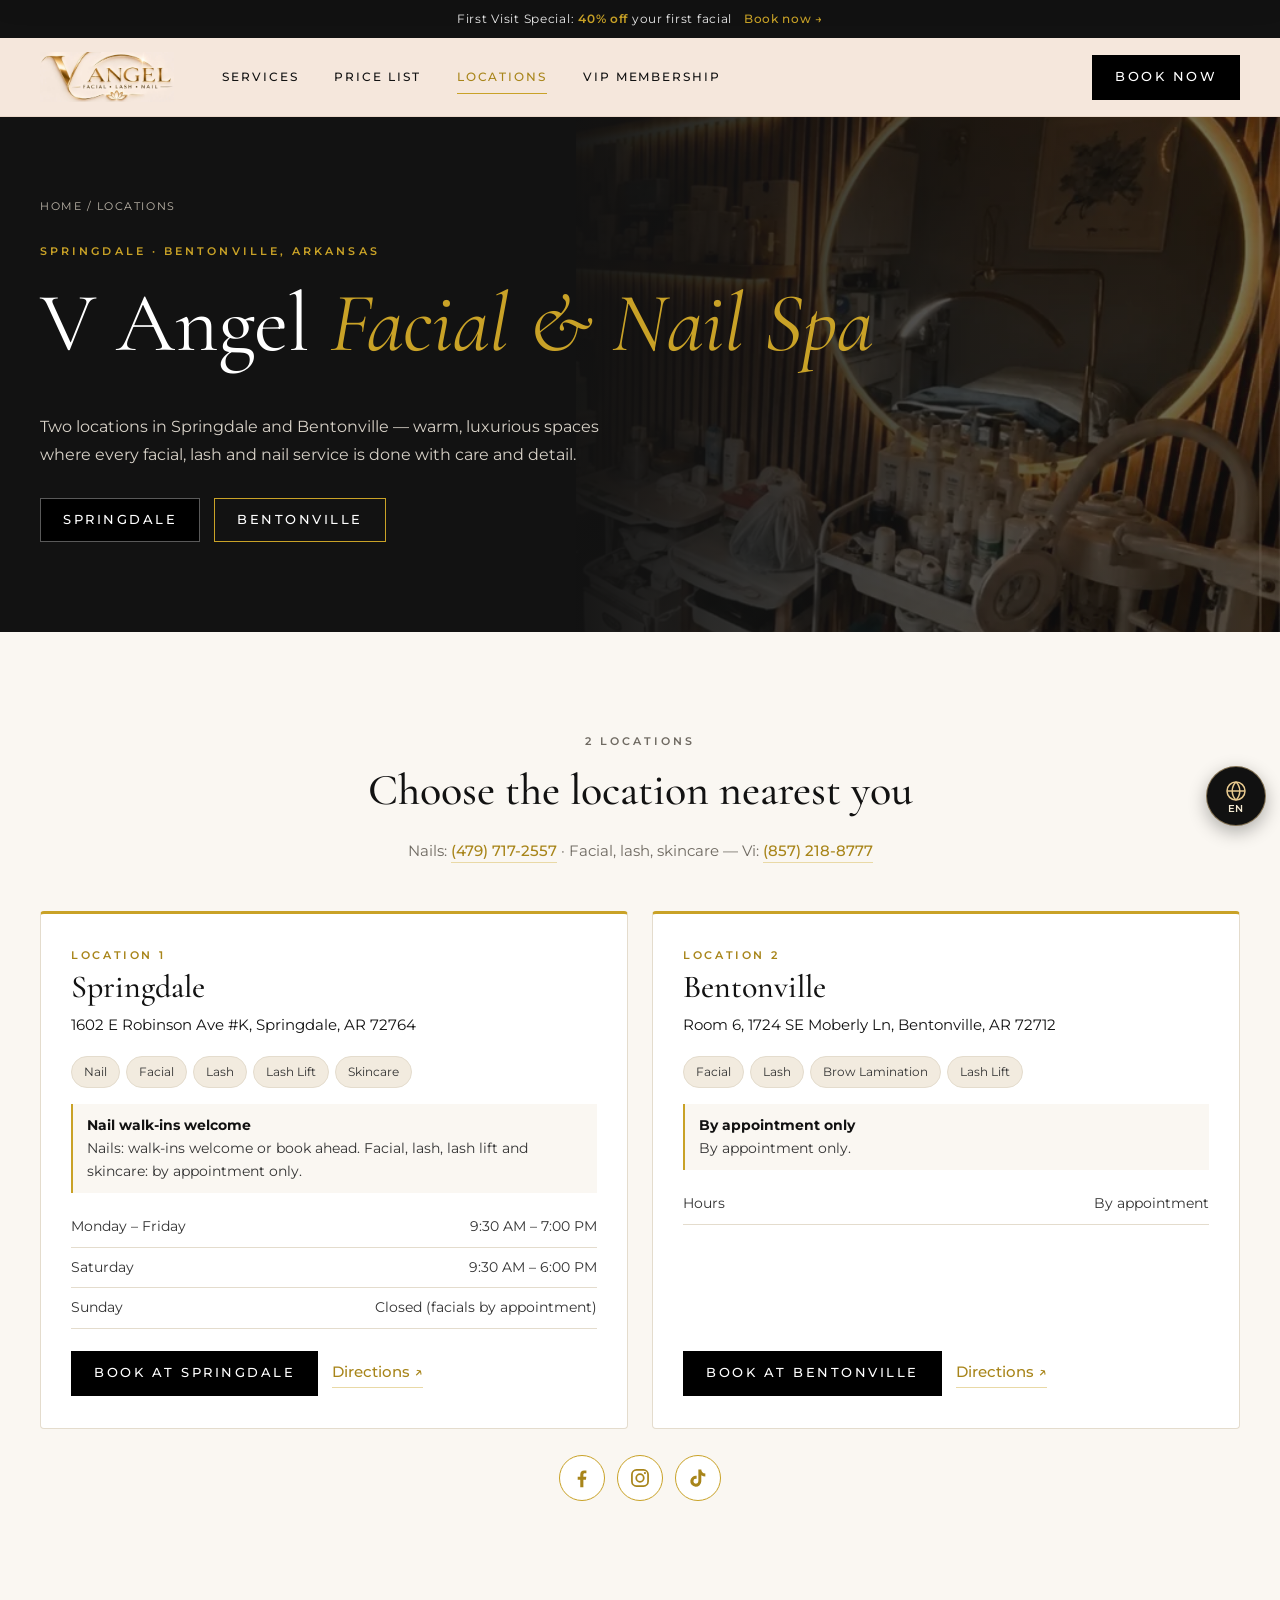
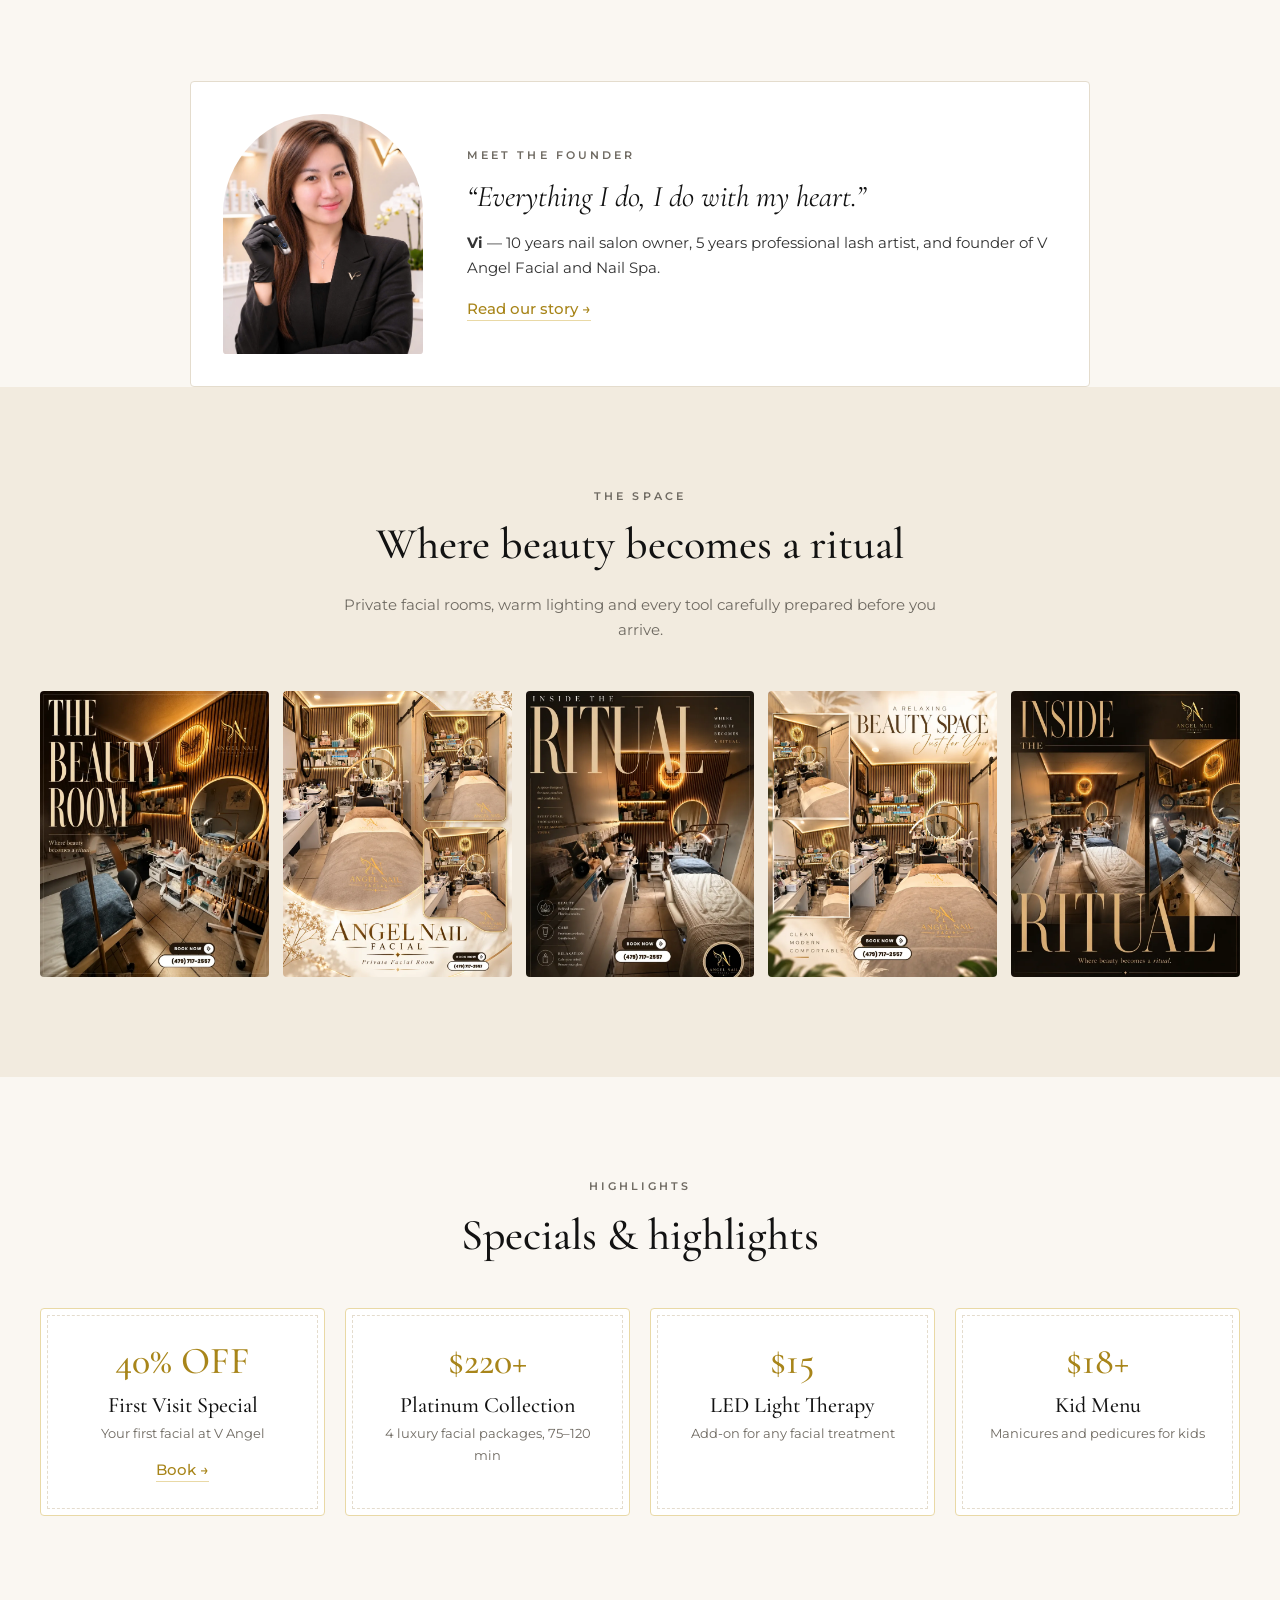
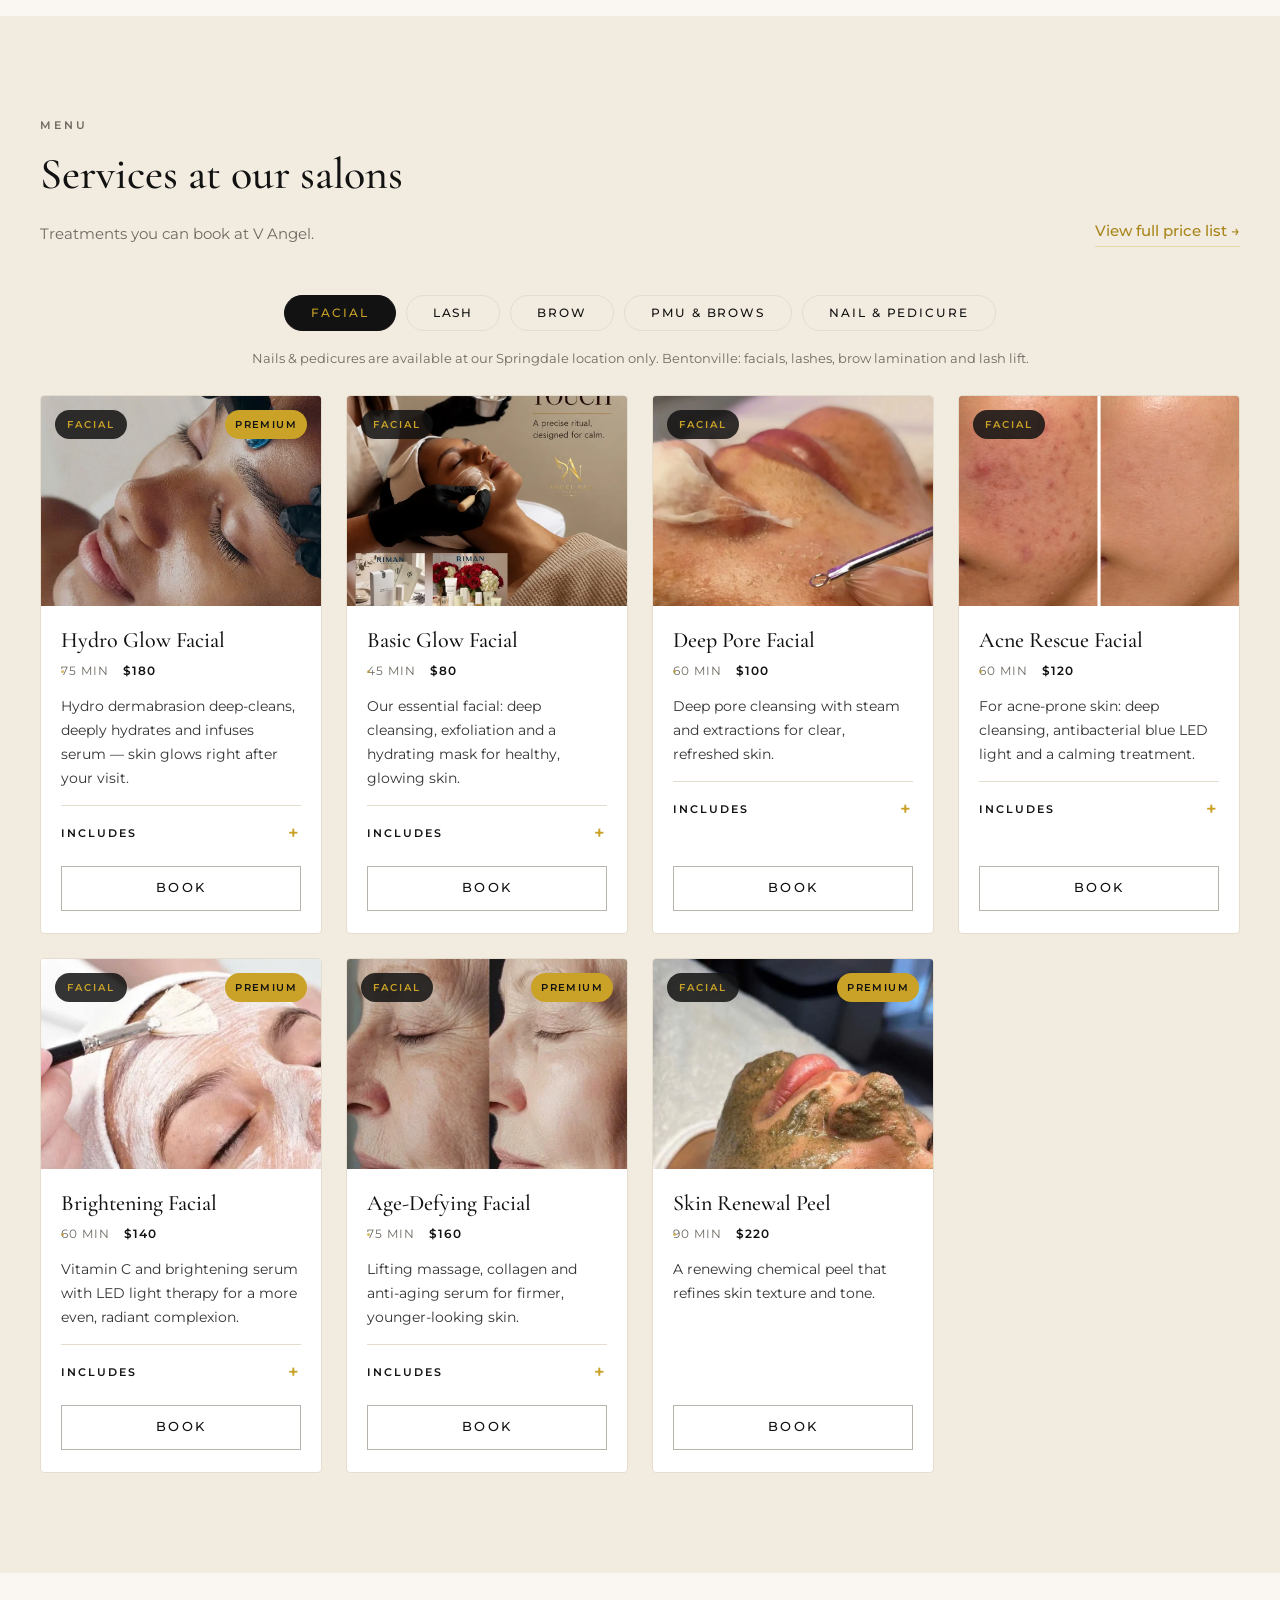
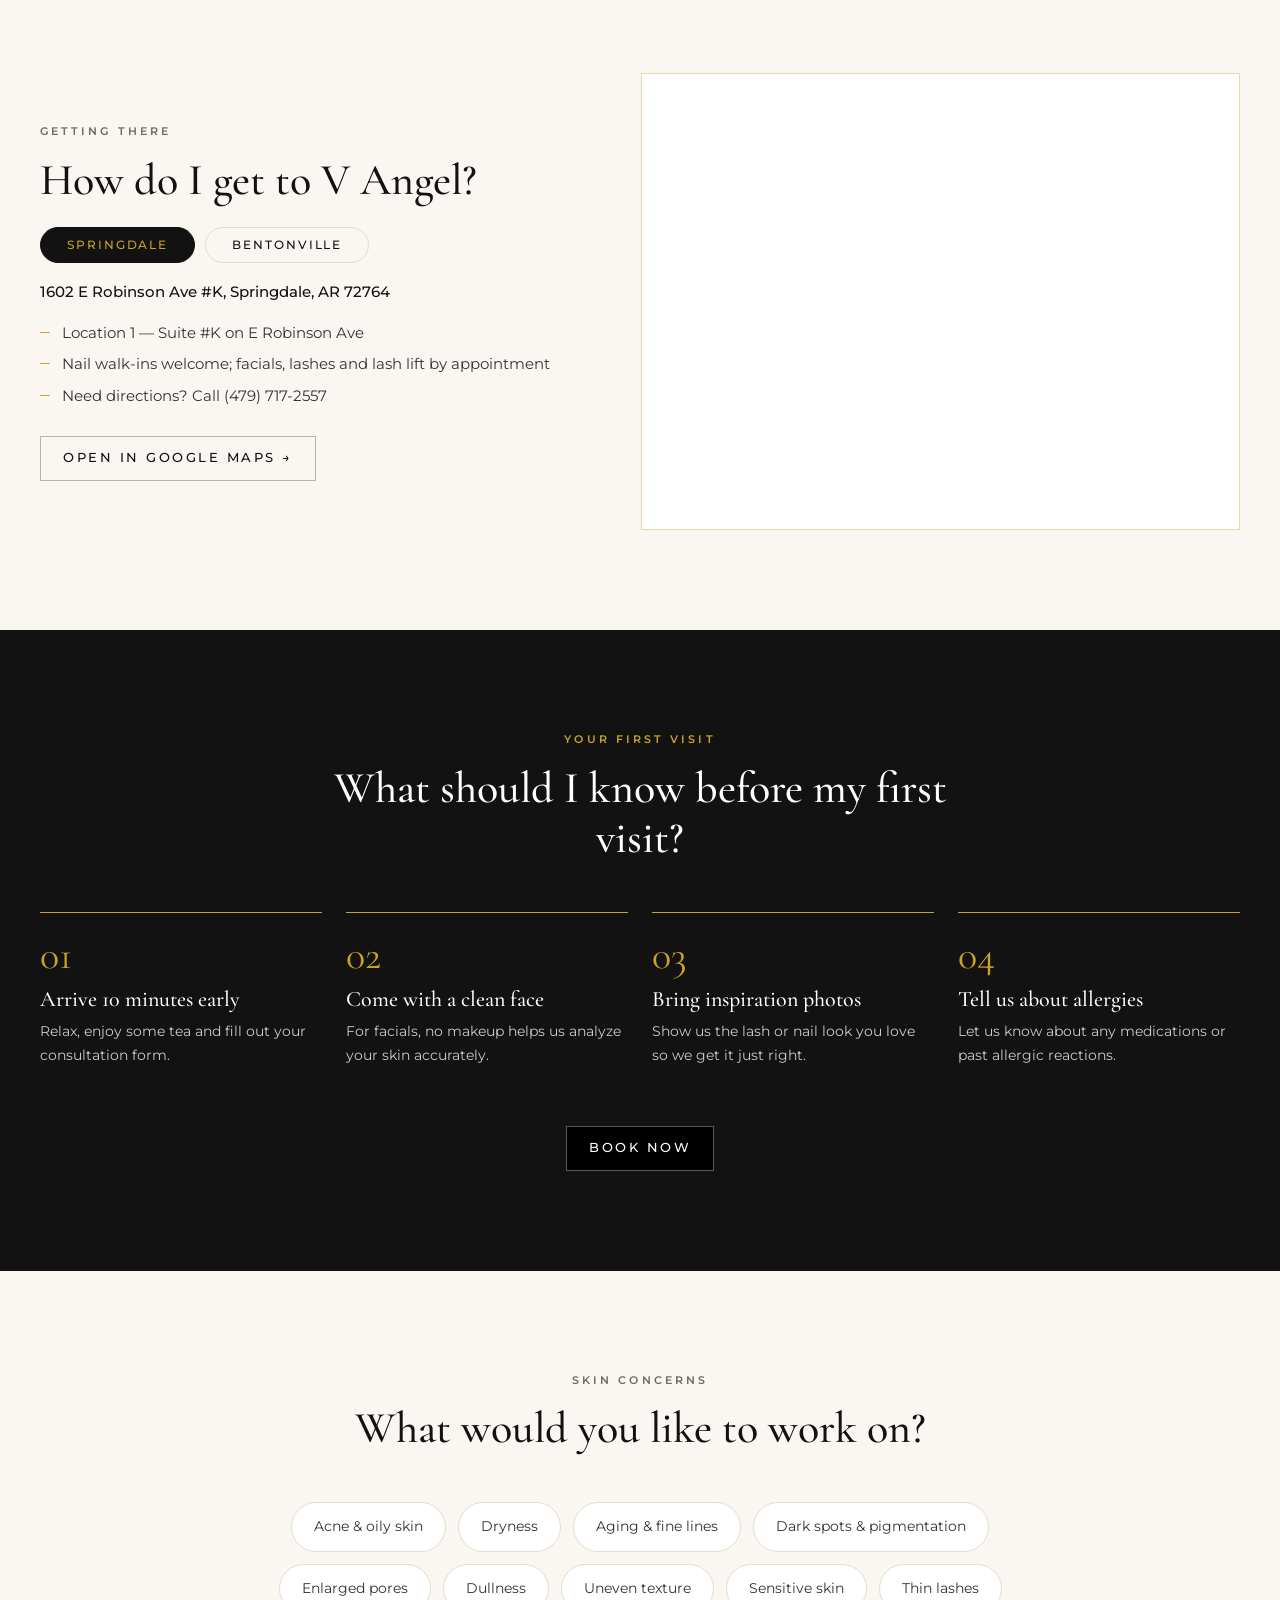
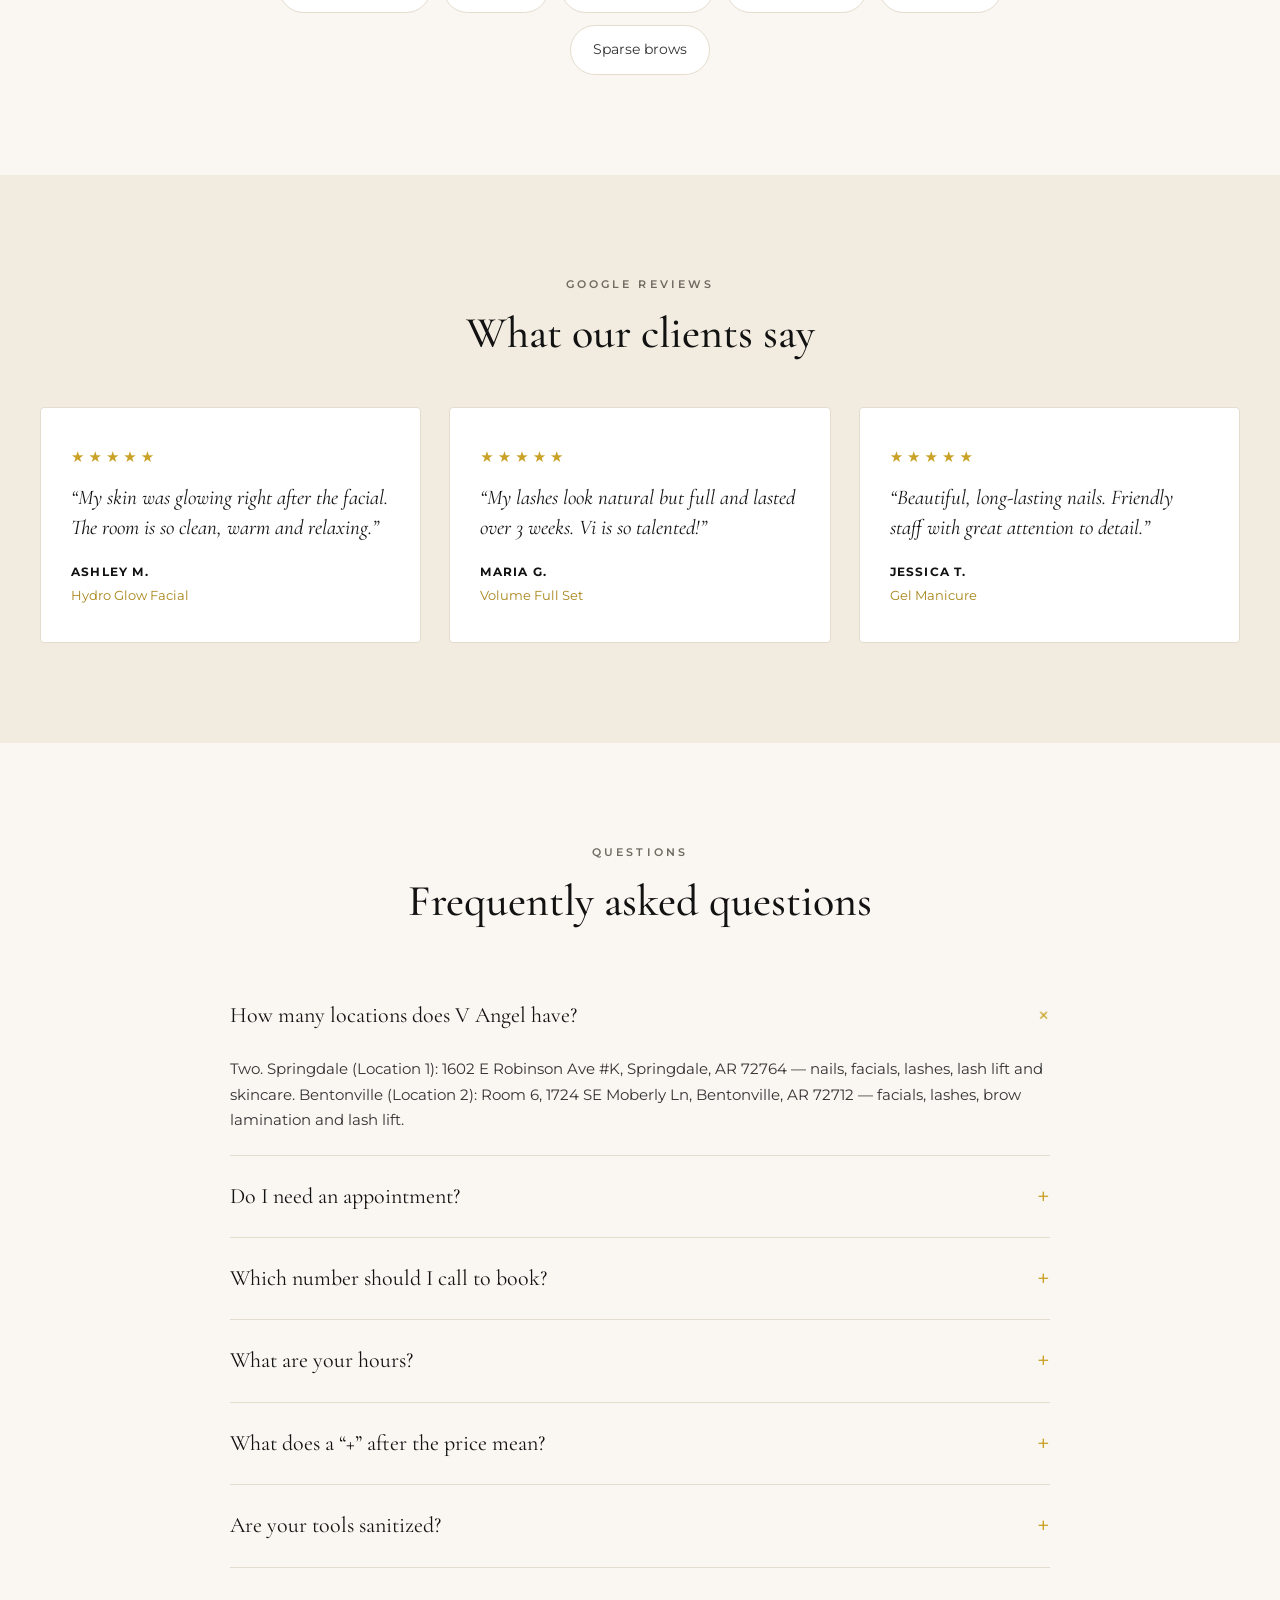
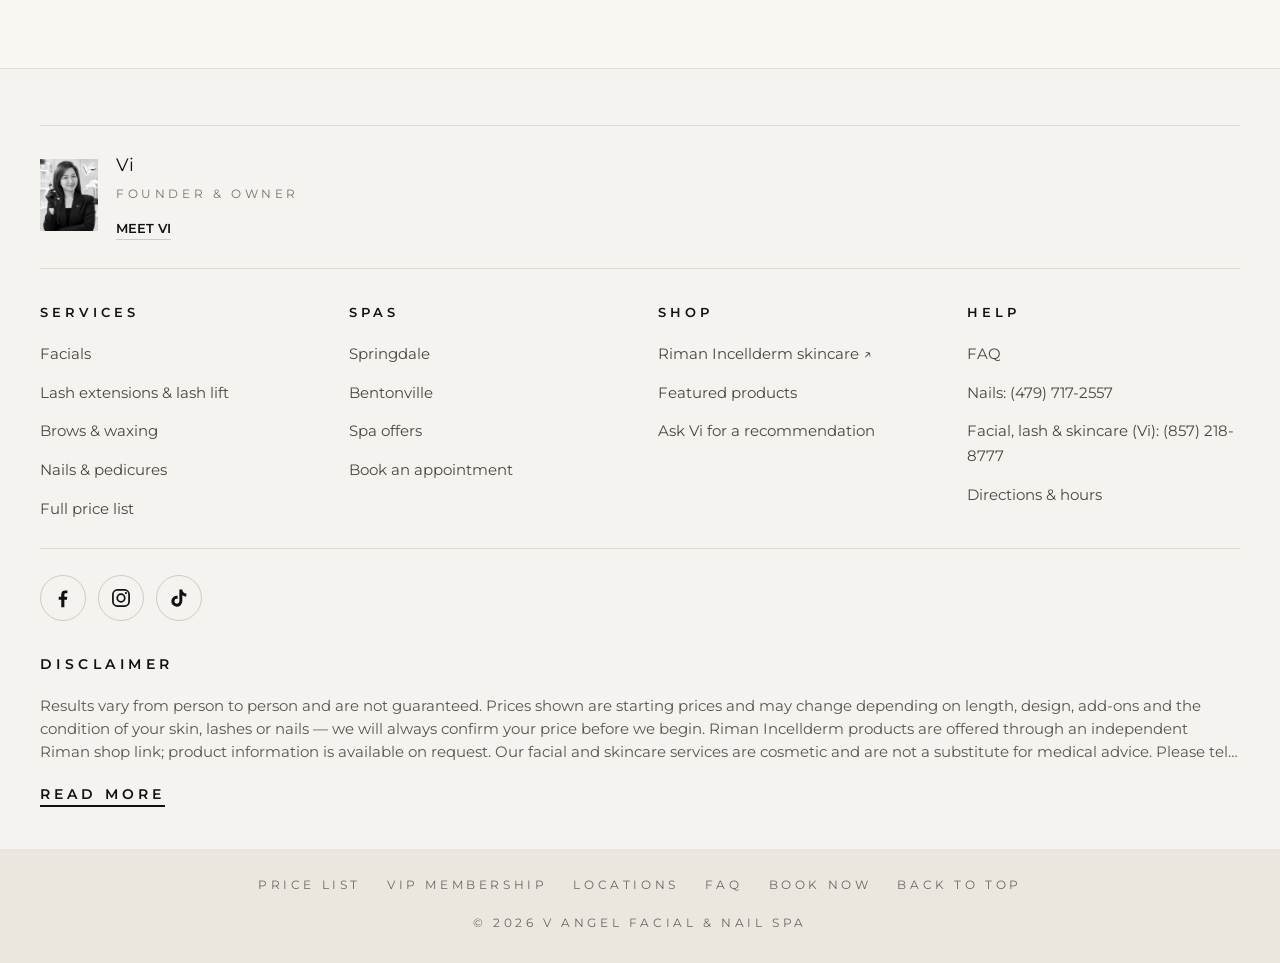
==== locations/index.html @ 26942dc3 "PMU & Brows services, clean URLs (/services/<category>, /locations, /vip) Co-Authored-By: Claude Opu" ====
<!DOCTYPE html>
<html lang="en">
<head>
  <meta charset="UTF-8" />
  <!--va-base--><script>(function(){var p=location.pathname,m=p.match(/^(.*?\/)(?:(?:services|locations|vip)(?:\/[a-z-]+)?\/?(?:index\.html)?|[a-z-]+\.html)?$/);var b=m?m[1]:"/";document.write('<base href="'+b+'">');var o=p.match(/\/(treatments|salon|vip)\.html$/);if(o){var r={treatments:"services/",salon:"locations/",vip:"vip/"}[o[1]],q=new URLSearchParams(location.search),c=q.get("loai");if(o[1]==="treatments"&&c){r+=c+"/";q.delete("loai");}var s=q.toString();location.replace(b+r+(s?"?"+s:"")+location.hash);}})();</script>
  <meta name="viewport" content="width=device-width, initial-scale=1" />
  <title>Locations — V Angel Facial &amp; Nail Spa | Springdale &amp; Bentonville, AR</title>
  <meta name="description" content="V Angel locations in Springdale and Bentonville, AR: addresses, hours, booking policy, directions, specials and FAQ." />
  <link rel="icon" href="images/logo.png" />
  <link rel="preconnect" href="https://fonts.googleapis.com" />
  <link rel="preconnect" href="https://fonts.gstatic.com" crossorigin />
  <link href="https://fonts.googleapis.com/css2?family=Cormorant+Garamond:ital,wght@0,400;0,500;0,600;1,400&family=Montserrat:wght@300;400;500;600&display=swap" rel="stylesheet" />
  <link rel="stylesheet" href="style.css?v=20261121b" />
</head>
<body data-page="salon">
  <div id="site-header"></div>

  <main>
    <!-- Hero -->
    <section class="salon-hero">
      <img class="salon-hero__bg" src="images/salon-room2.webp" alt="" aria-hidden="true" />
      <div class="container salon-hero__inner">
        <nav class="crumbs crumbs--light" aria-label="Breadcrumb"><a href="./">Home</a> / <span>Locations</span></nav>
        <p class="eyebrow eyebrow--gold" id="salonArea"></p>
        <h1>V Angel <em>Facial &amp; Nail Spa</em></h1>
        <p class="salon-hero__lead">Two locations in Springdale and Bentonville — warm, luxurious spaces where every facial, lash and nail service is done with care and detail.</p>
        <div class="btn-row">
          <a href="#springdale" class="btn btn--gold">Springdale</a>
          <a href="#bentonville" class="btn btn--ghost">Bentonville</a>
        </div>
      </div>
    </section>

    <!-- Chi nhánh -->
    <section class="section branches">
      <div class="container">
        <div class="section-head">
          <p class="eyebrow">2 locations</p>
          <h2>Choose the location nearest you</h2>
          <p>Nails: <a href="tel:+14797172557" class="link-gold">(479) 717-2557</a> · Facial, lash, skincare — Vi: <a href="tel:+18572188777" class="link-gold">(857) 218-8777</a></p>
        </div>
        <div class="locs" id="branchList"></div>
        <div class="contact__bar" id="salonSocial"></div>
      </div>
    </section>

    <!-- Người sáng lập -->
    <section class="section founder-mini">
      <div class="container founder-mini__inner reveal">
        <img src="images/founder.webp" alt="Vi — founder of V Angel" loading="lazy" />
        <div>
          <p class="eyebrow">Meet the founder</p>
          <blockquote>“Everything I do, I do with my heart.”</blockquote>
          <p><strong>Vi</strong> — 10 years nail salon owner, 5 years professional lash artist, and founder of V Angel Facial and Nail Spa.</p>
          <a href="#" class="link-gold" data-meet>Read our story →</a>
        </div>
      </div>
    </section>

    <!-- Không gian -->
    <section class="section section--alt">
      <div class="container">
        <div class="section-head reveal">
          <p class="eyebrow">The space</p>
          <h2>Where beauty becomes a ritual</h2>
          <p>Private facial rooms, warm lighting and every tool carefully prepared before you arrive.</p>
        </div>
        <div class="gallery gallery--5" data-gallery="space"></div>
      </div>
    </section>

    <!-- Ưu đãi -->
    <section class="section" id="uu-dai">
      <div class="container">
        <div class="section-head reveal">
          <p class="eyebrow">Highlights</p>
          <h2>Specials &amp; highlights</h2>
        </div>
        <div class="offers" id="offerList"></div>
      </div>
    </section>

    <!-- Dịch vụ -->
    <section class="section section--alt" id="dich-vu">
      <div class="container">
        <div class="section-head section-head--row reveal">
          <div>
            <p class="eyebrow">Menu</p>
            <h2>Services at our salons</h2>
            <p>Treatments you can book at V Angel.</p>
          </div>
          <a href="services/#bang-gia" class="link-gold">View full price list →</a>
        </div>
        <div class="filter" role="tablist" aria-label="Filter services" id="salonFilter">
          <button class="filter__btn is-active" data-filter="facial">Facial</button>
          <button class="filter__btn" data-filter="lash">Lash</button>
          <button class="filter__btn" data-filter="brow">Brow</button>
          <button class="filter__btn" data-filter="pmu">PMU & Brows</button>
          <button class="filter__btn" data-filter="nail">Nail & Pedicure</button>
        </div>
        <p class="salon-note">Nails &amp; pedicures are available at our Springdale location only. Bentonville: facials, lashes, brow lamination and lash lift.</p>
        <div class="grid grid--4" id="salonGrid"></div>
      </div>
    </section>

    <!-- Chỉ đường -->
    <section class="section">
      <div class="container getthere">
        <div class="getthere__text reveal">
          <p class="eyebrow">Getting there</p>
          <h2>How do I get to V Angel?</h2>
          <div class="filter filter--left" id="mapTabs">
            <button class="filter__btn is-active" data-map="springdale">Springdale</button>
            <button class="filter__btn" data-map="bentonville">Bentonville</button>
          </div>
          <p id="mapAddr" class="map__addr"></p>
          <ul class="ticks" id="mapTips"></ul>
          <a id="mapLink" class="btn btn--outline" target="_blank" rel="noopener">Open in Google Maps →</a>
        </div>
        <div class="map reveal"><iframe id="mapFrame" title="V Angel map" loading="lazy" referrerpolicy="no-referrer-when-downgrade"></iframe></div>
      </div>
    </section>

    <!-- Lần đầu ghé -->
    <section class="section section--dark">
      <div class="container">
        <div class="section-head reveal">
          <p class="eyebrow eyebrow--gold">Your first visit</p>
          <h2>What should I know before my first visit?</h2>
        </div>
        <ol class="steps">
          <li class="reveal"><span>01</span><h3>Arrive 10 minutes early</h3><p>Relax, enjoy some tea and fill out your consultation form.</p></li>
          <li class="reveal"><span>02</span><h3>Come with a clean face</h3><p>For facials, no makeup helps us analyze your skin accurately.</p></li>
          <li class="reveal"><span>03</span><h3>Bring inspiration photos</h3><p>Show us the lash or nail look you love so we get it just right.</p></li>
          <li class="reveal"><span>04</span><h3>Tell us about allergies</h3><p>Let us know about any medications or past allergic reactions.</p></li>
        </ol>
        <div class="btn-row btn-row--center" style="margin-top:44px"><a href="#" class="btn btn--gold" data-book>Book Now</a></div>
      </div>
    </section>

    <!-- Vấn đề da -->
    <section class="section">
      <div class="container">
        <div class="section-head reveal">
          <p class="eyebrow">Skin concerns</p>
          <h2>What would you like to work on?</h2>
        </div>
        <div class="concerns reveal">
          <a href="#" data-book="Acne Rescue Facial">Acne &amp; oily skin</a>
          <a href="#" data-book="Hydro Glow Facial">Dryness</a>
          <a href="#" data-book="Age-Defying Facial">Aging &amp; fine lines</a>
          <a href="#" data-book="Brightening Facial">Dark spots &amp; pigmentation</a>
          <a href="#" data-book="Deep Pore Facial">Enlarged pores</a>
          <a href="#" data-book="Basic Glow Facial">Dullness</a>
          <a href="#" data-book="Skin Renewal Peel">Uneven texture</a>
          <a href="#" data-book="Acne Rescue Facial">Sensitive skin</a>
          <a href="#" data-book="Volume Full Set">Thin lashes</a>
          <a href="#" data-book="Brow Lamination + Tint">Sparse brows</a>
        </div>
      </div>
    </section>

    <!-- Đánh giá -->
    <section class="reviews section--alt">
      <div class="container">
        <p class="eyebrow">Google Reviews</p>
        <h2 class="section-title">What our clients say</h2>
        <div class="reviews__track" id="reviewList"></div>
      </div>
    </section>

    <!-- FAQ -->
    <section class="section" id="faq">
      <div class="container faq">
        <div class="section-head reveal">
          <p class="eyebrow">Questions</p>
          <h2>Frequently asked questions</h2>
        </div>
        <div class="faq__list" id="faqList"></div>
      </div>
    </section>
  </main>

  <div id="site-footer"></div>

  <script src="data.js?v=20261121a"></script>
  <script src="i18n-vi.js?v=20261121b"></script>
  <script src="common.js?v=20261121c"></script>
  <script>
    $("#salonArea").textContent = SALON.area;
    $("#branchList").innerHTML = LOCATIONS.map(l => `<div id="${l.id}" class="loc-anchor">${locationCard(l)}</div>`).join("");
    $("#salonSocial").innerHTML = socialHTML();

    $("#offerList").innerHTML = OFFERS.map((o, i) => `
      <div class="offer reveal is-in"><strong>${o.big}</strong><h3>${o.title}</h3><p>${o.sub}</p>
      ${i === 0 ? '<a href="#" class="link-gold" data-book>Book →</a>' : ""}</div>`).join("");

    const sf = $("#salonFilter");
    function showCat(c) {
      $$(".filter__btn", sf).forEach(b => b.classList.toggle("is-active", b.dataset.filter === c));
      $("#salonGrid").innerHTML = TREATMENTS.filter(t => t.category === c).map(treatmentCard).join("");
    }
    sf.addEventListener("click", e => { const b = e.target.closest("[data-filter]"); if (b) showCat(b.dataset.filter); });
    showCat("facial");

    const TIPS = {
      springdale: ["Location 1 — Suite #K on E Robinson Ave", "Nail walk-ins welcome; facials, lashes and lash lift by appointment", "Need directions? Call <a href=\"tel:+14797172557\">(479) 717-2557</a>"],
      bentonville: ["Location 2 — Room 6, 1724 SE Moberly Ln", "By appointment only", "To book or for directions, call Vi at <a href=\"tel:+18572188777\">(857) 218-8777</a>"]
    };
    function showMap(id) {
      const l = LOCATIONS.find(x => x.id === id), q = encodeURIComponent(l.address);
      $$("#mapTabs .filter__btn").forEach(b => b.classList.toggle("is-active", b.dataset.map === id));
      $("#mapAddr").textContent = l.address;
      $("#mapTips").innerHTML = TIPS[id].map(t => `<li>${t}</li>`).join("");
      $("#mapLink").href = "https://www.google.com/maps/search/?api=1&query=" + q;
      $("#mapFrame").src = "https://www.google.com/maps?q=" + q + "&output=embed";
    }
    $("#mapTabs").addEventListener("click", e => { const b = e.target.closest("[data-map]"); if (b) showMap(b.dataset.map); });
    showMap(location.hash === "#bentonville" ? "bentonville" : "springdale");

    $("#reviewList").innerHTML = REVIEWS.slice(0, 3).map(reviewCard).join("");
    $("#faqList").innerHTML = FAQS.map(([qq, a], i) => `
      <details class="faq__item"${i === 0 ? " open" : ""}><summary>${qq}</summary><p>${a}</p></details>`).join("");
  </script>
</body>
</html>
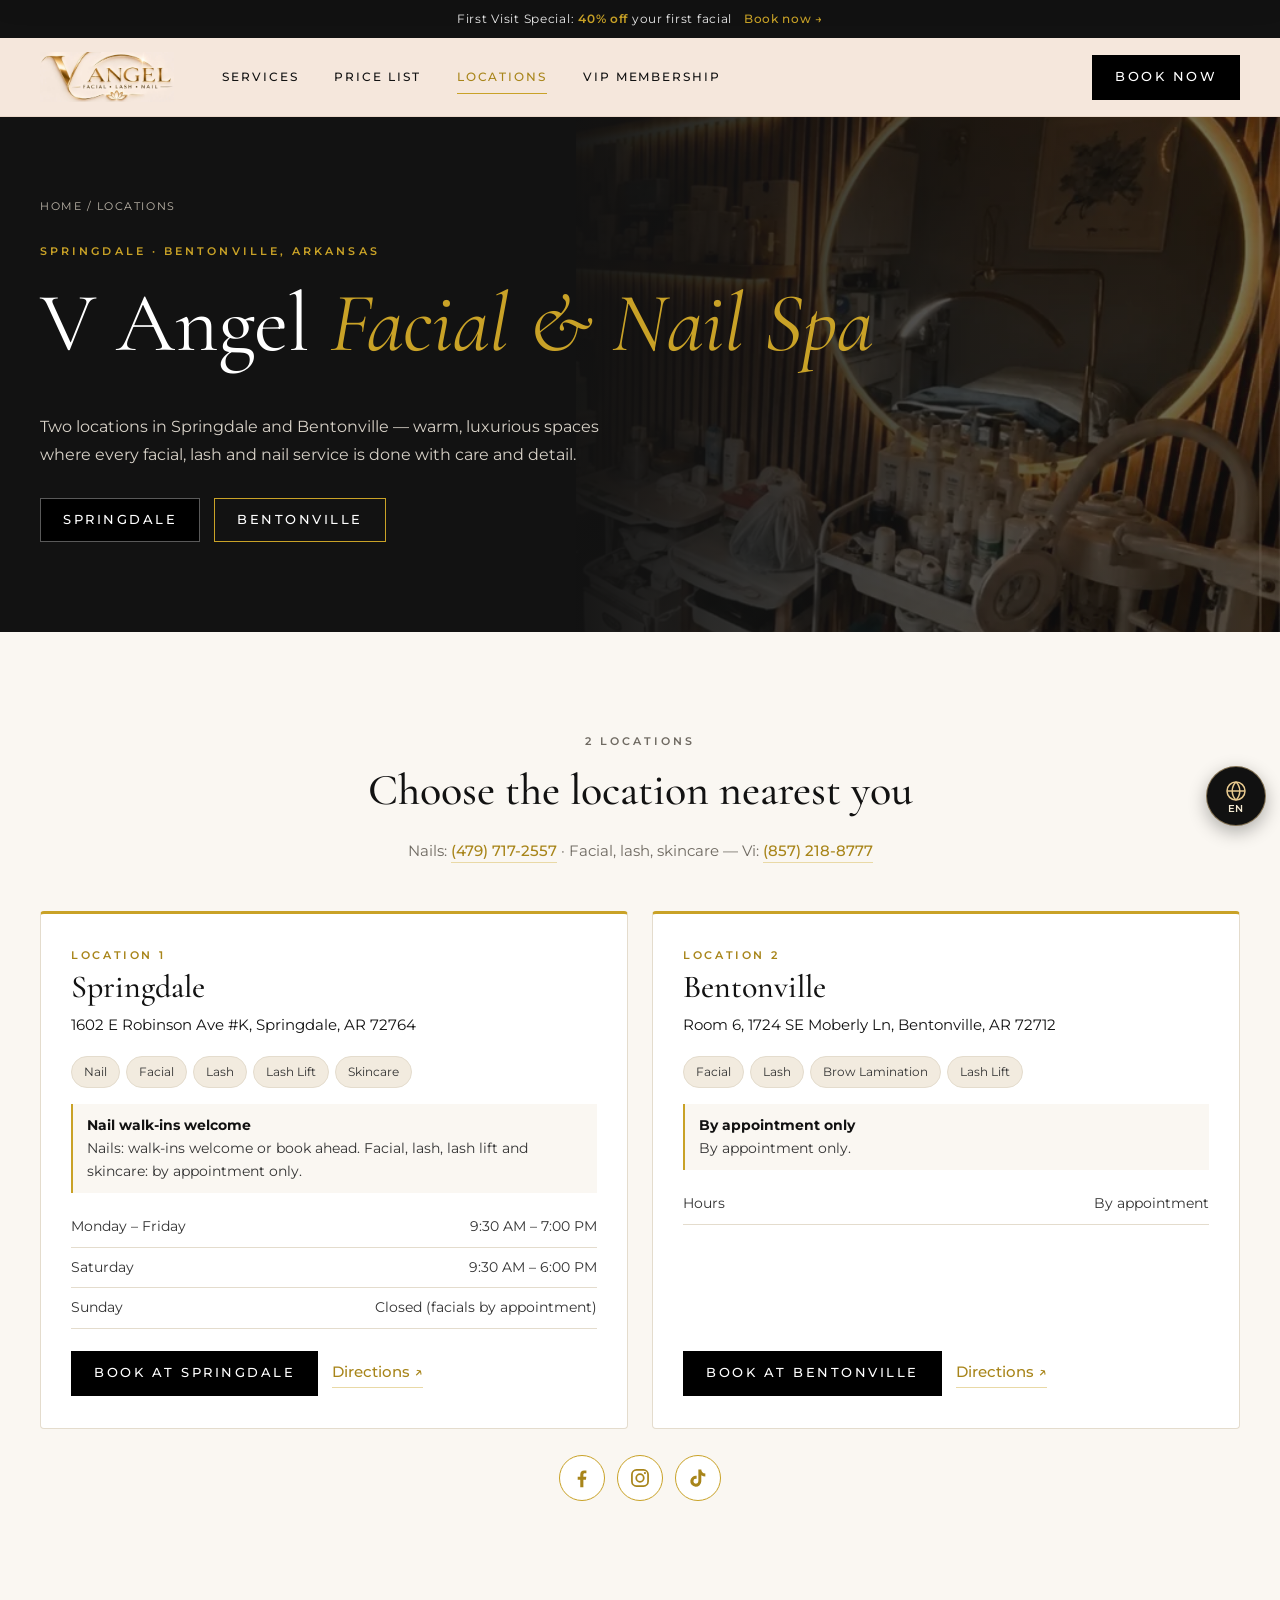
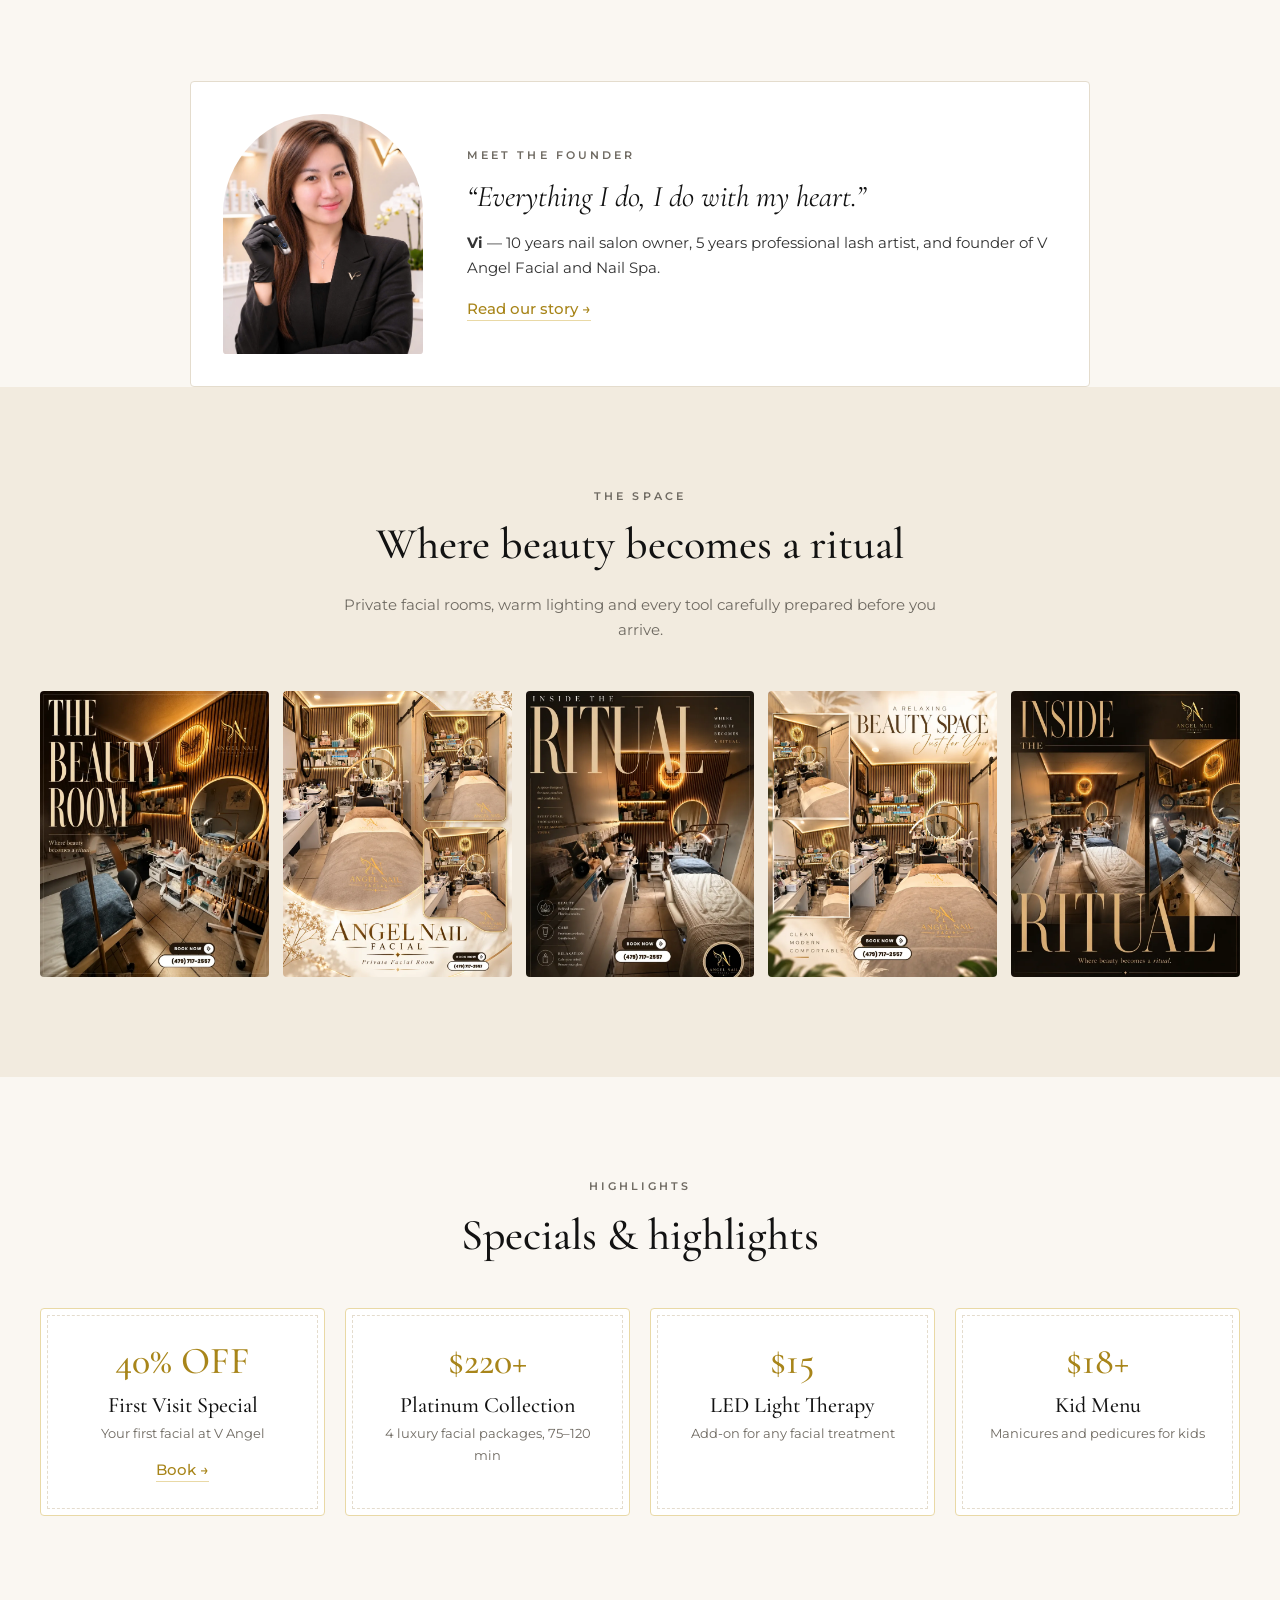
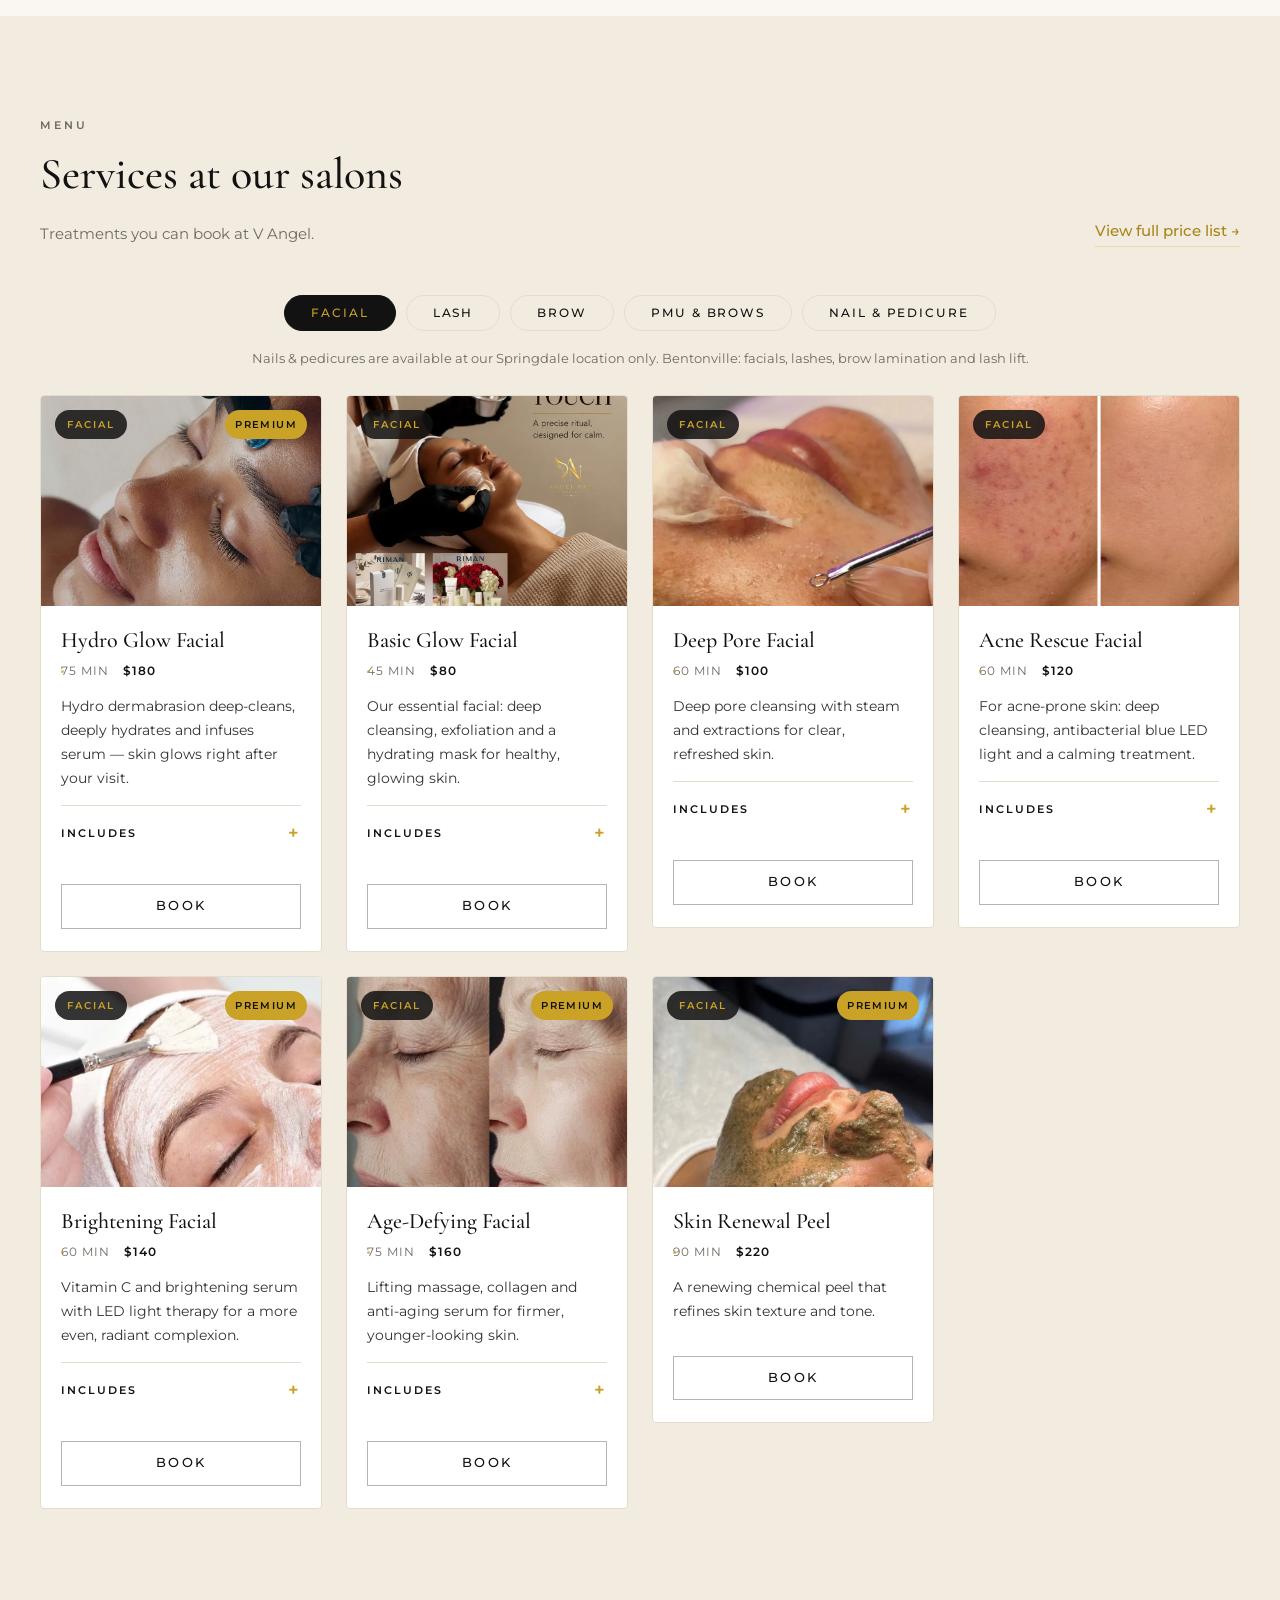
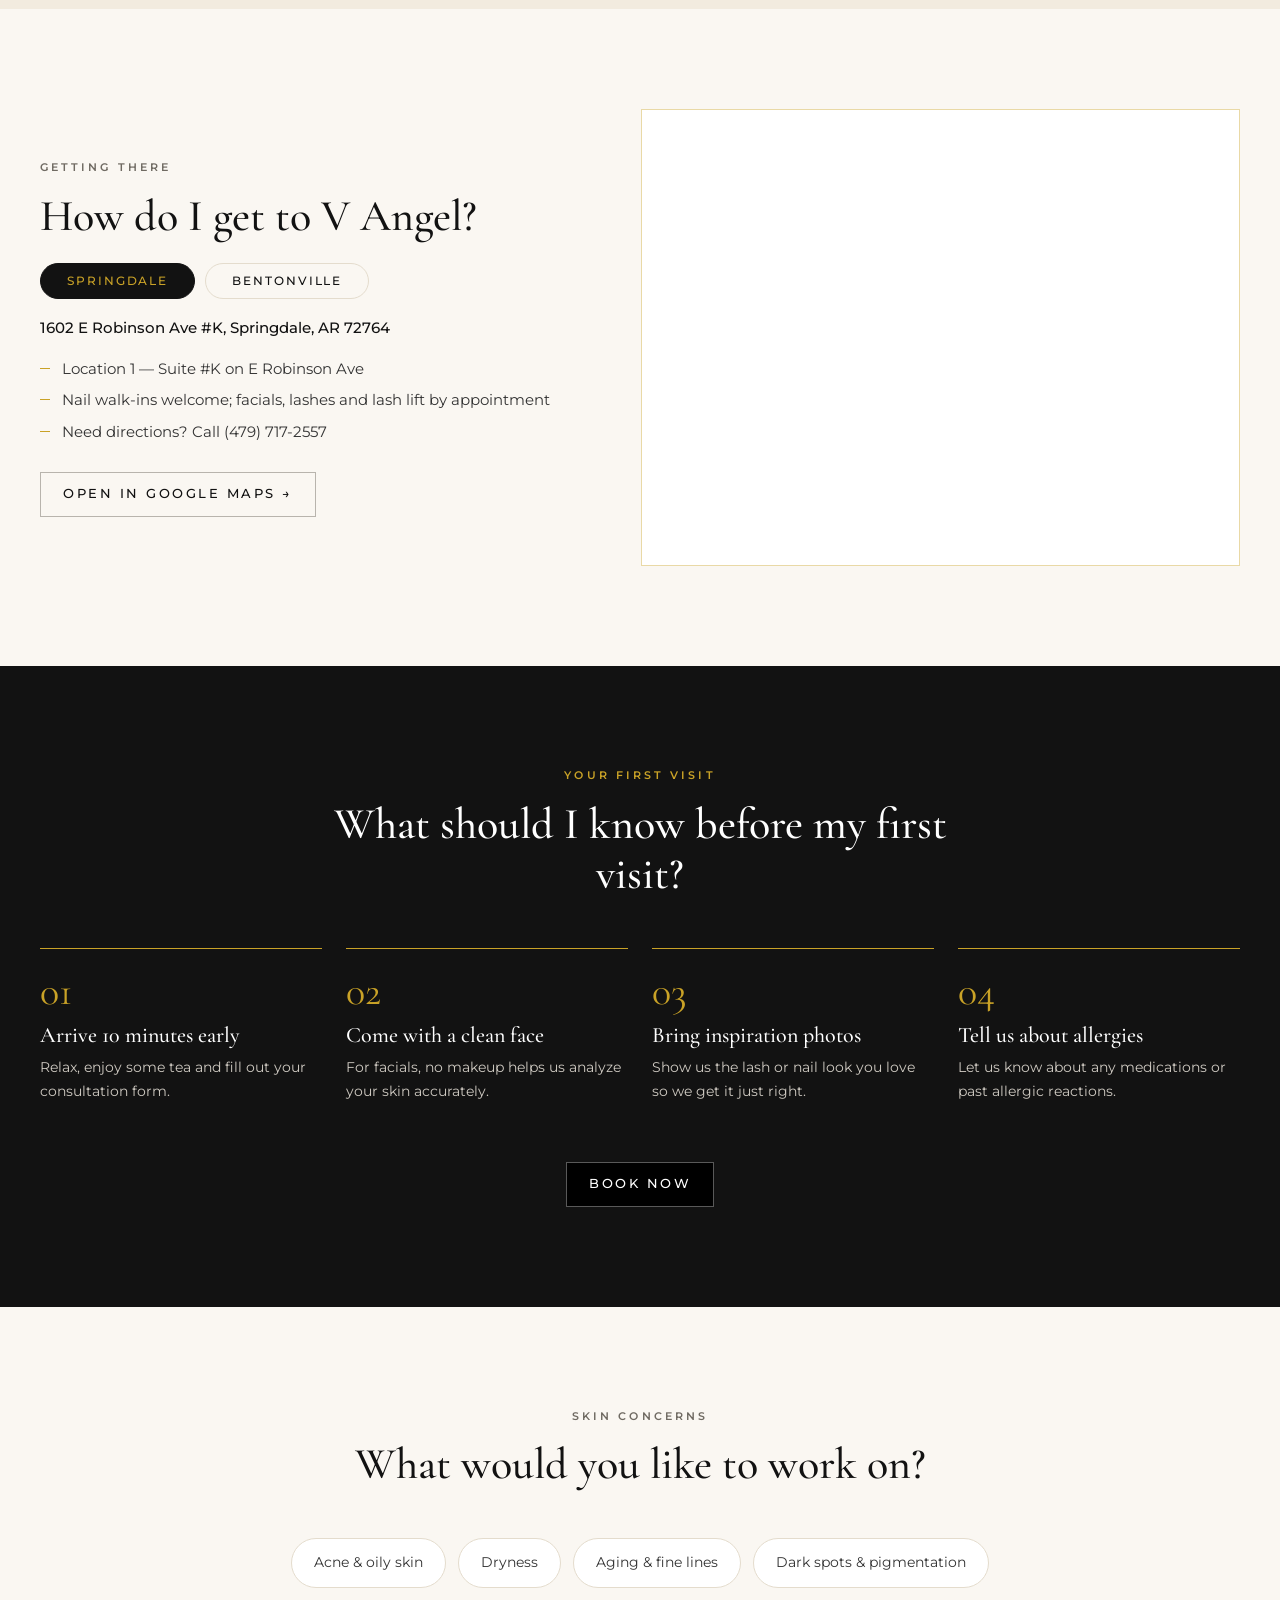
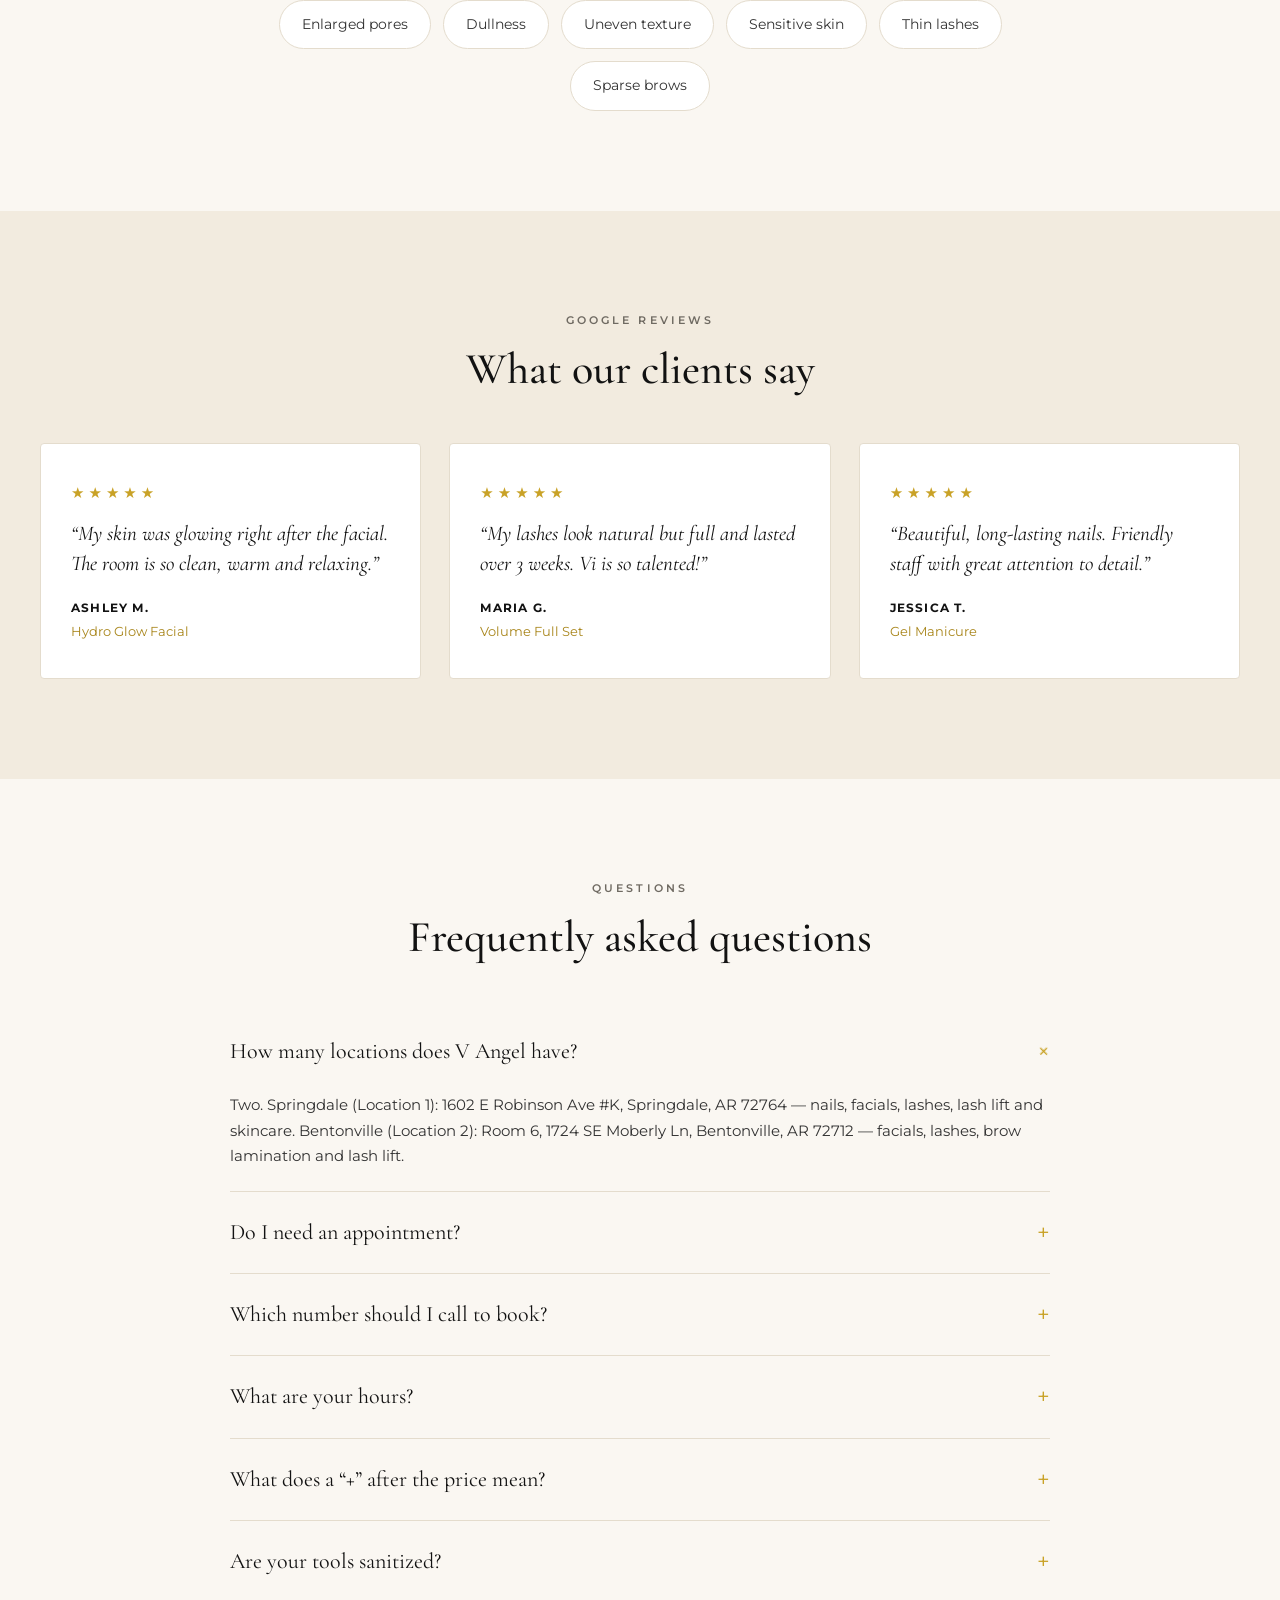
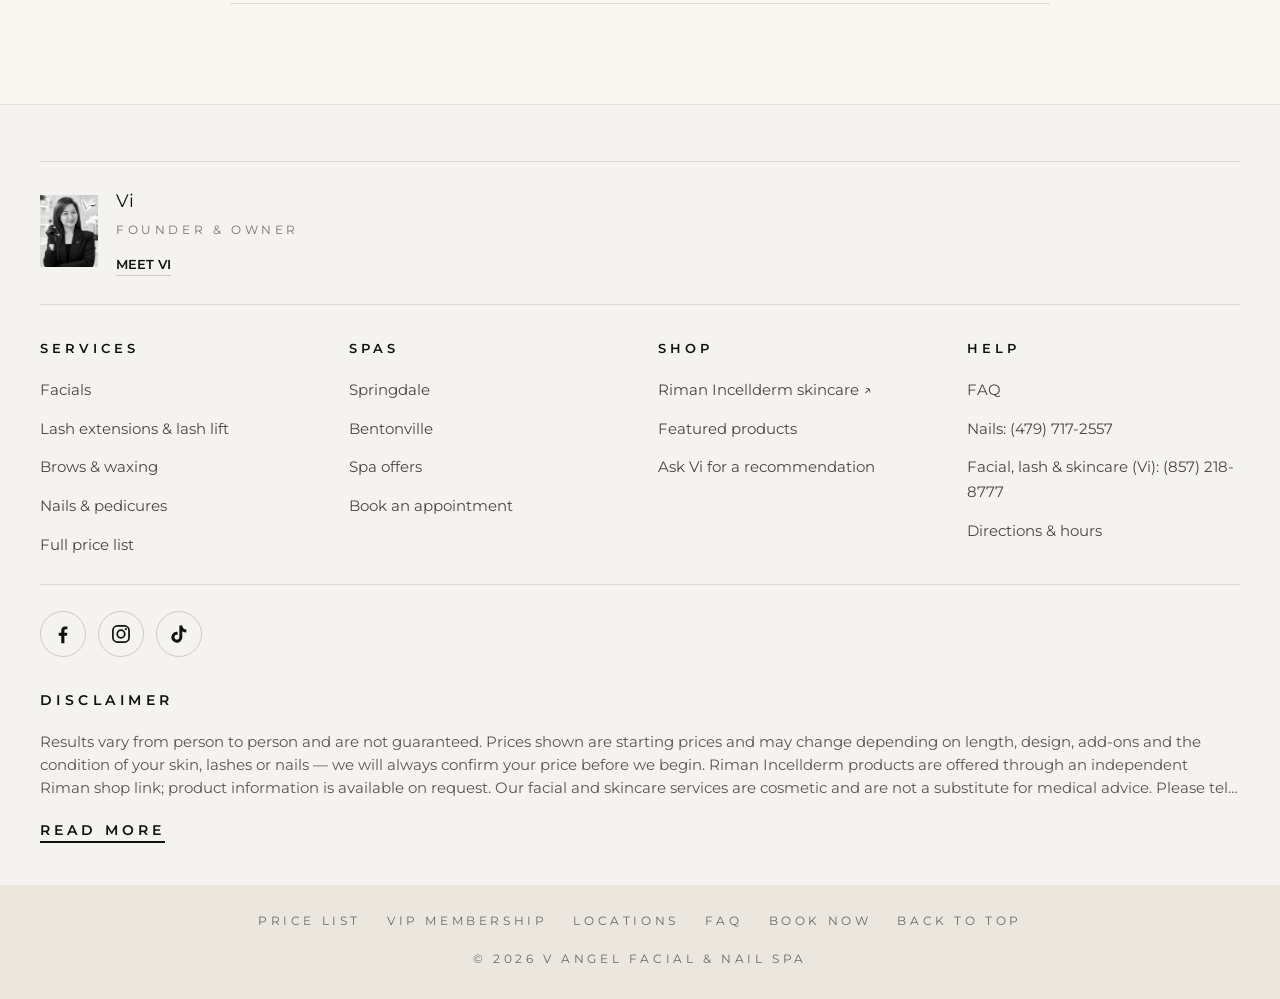
==== commit 98930c14: "Color Correction card details + Book, cards size to content, new Combo Brows photo Co-Authored-By: C" ====
--- a/locations/index.html
+++ b/locations/index.html
@@ -10,7 +10,7 @@
   <link rel="preconnect" href="https://fonts.googleapis.com" />
   <link rel="preconnect" href="https://fonts.gstatic.com" crossorigin />
   <link href="https://fonts.googleapis.com/css2?family=Cormorant+Garamond:ital,wght@0,400;0,500;0,600;1,400&family=Montserrat:wght@300;400;500;600&display=swap" rel="stylesheet" />
-  <link rel="stylesheet" href="style.css?v=20261121b" />
+  <link rel="stylesheet" href="style.css?v=20261121f" />
 </head>
 <body data-page="salon">
   <div id="site-header"></div>
@@ -183,9 +183,9 @@
 
   <div id="site-footer"></div>
 
-  <script src="data.js?v=20261121a"></script>
-  <script src="i18n-vi.js?v=20261121b"></script>
-  <script src="common.js?v=20261121c"></script>
+  <script src="data.js?v=20261121f"></script>
+  <script src="i18n-vi.js?v=20261121e"></script>
+  <script src="common.js?v=20261121e"></script>
   <script>
     $("#salonArea").textContent = SALON.area;
     $("#branchList").innerHTML = LOCATIONS.map(l => `<div id="${l.id}" class="loc-anchor">${locationCard(l)}</div>`).join("");
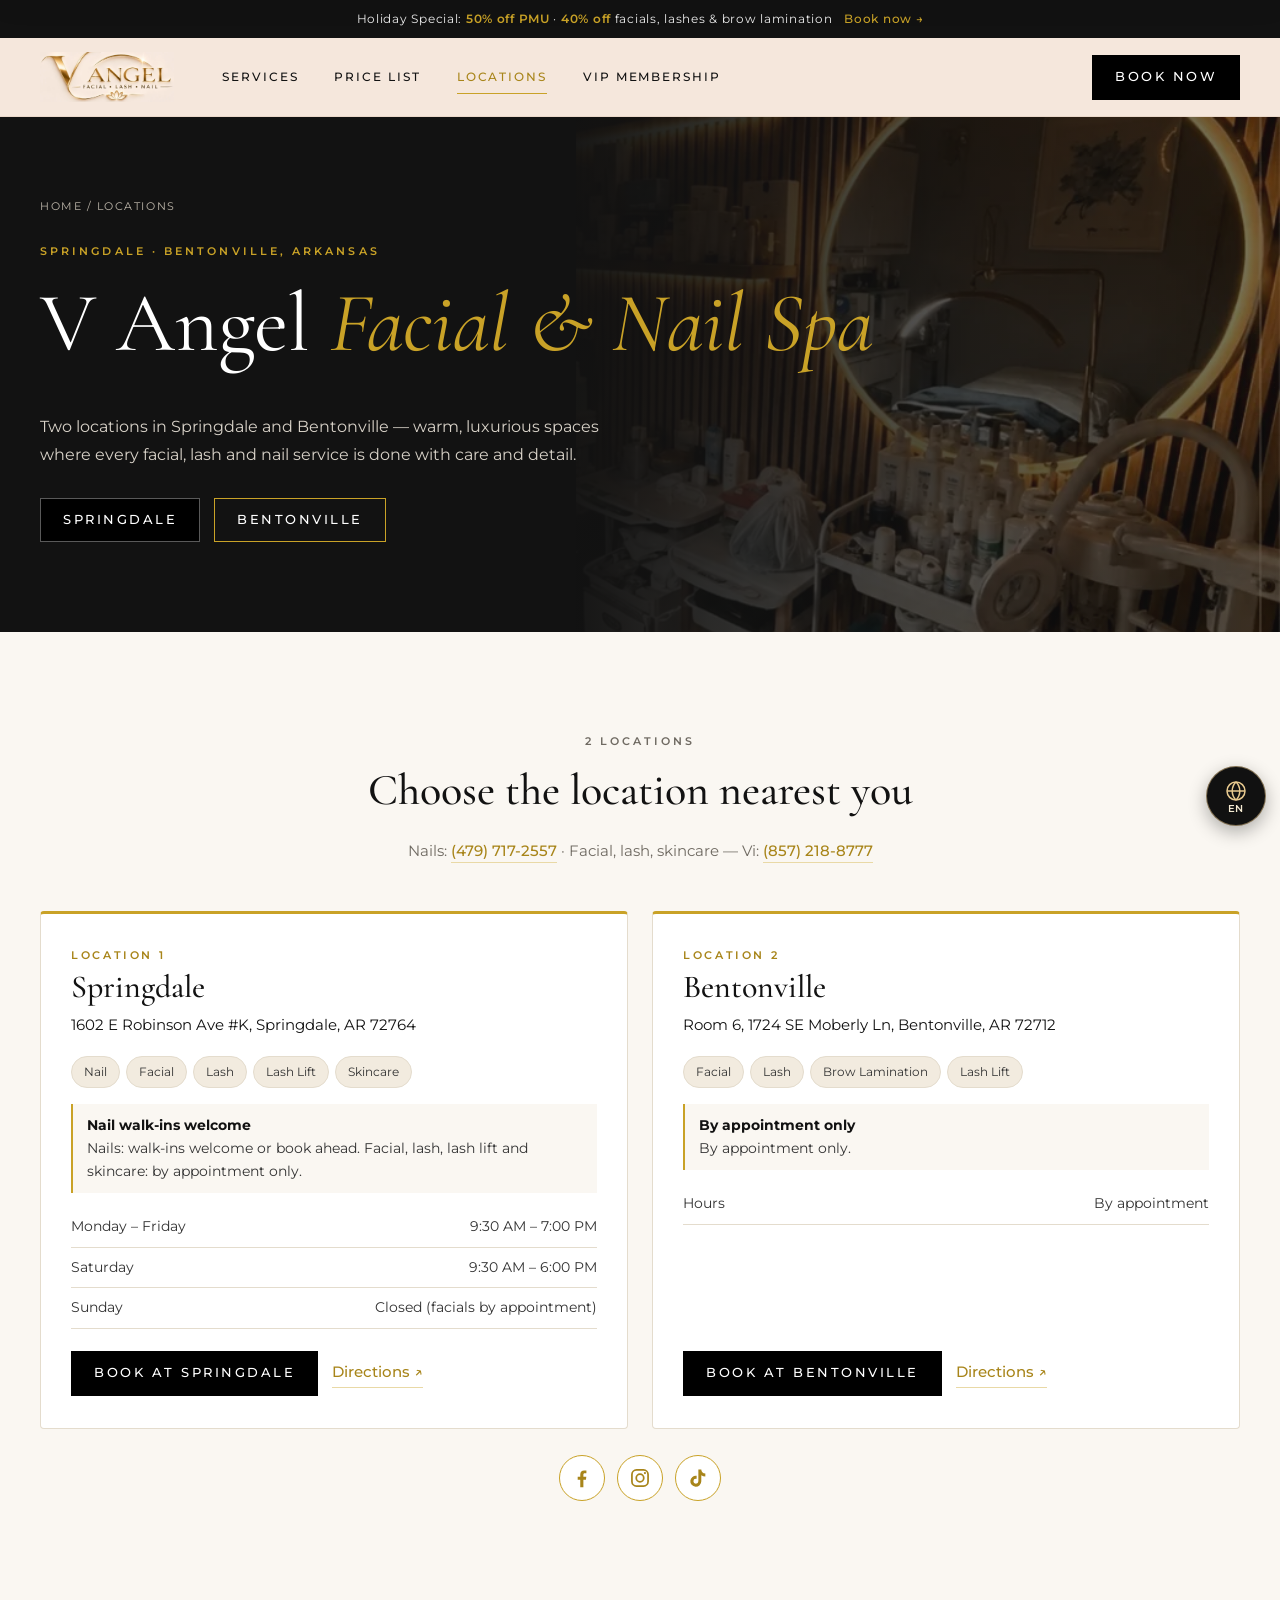
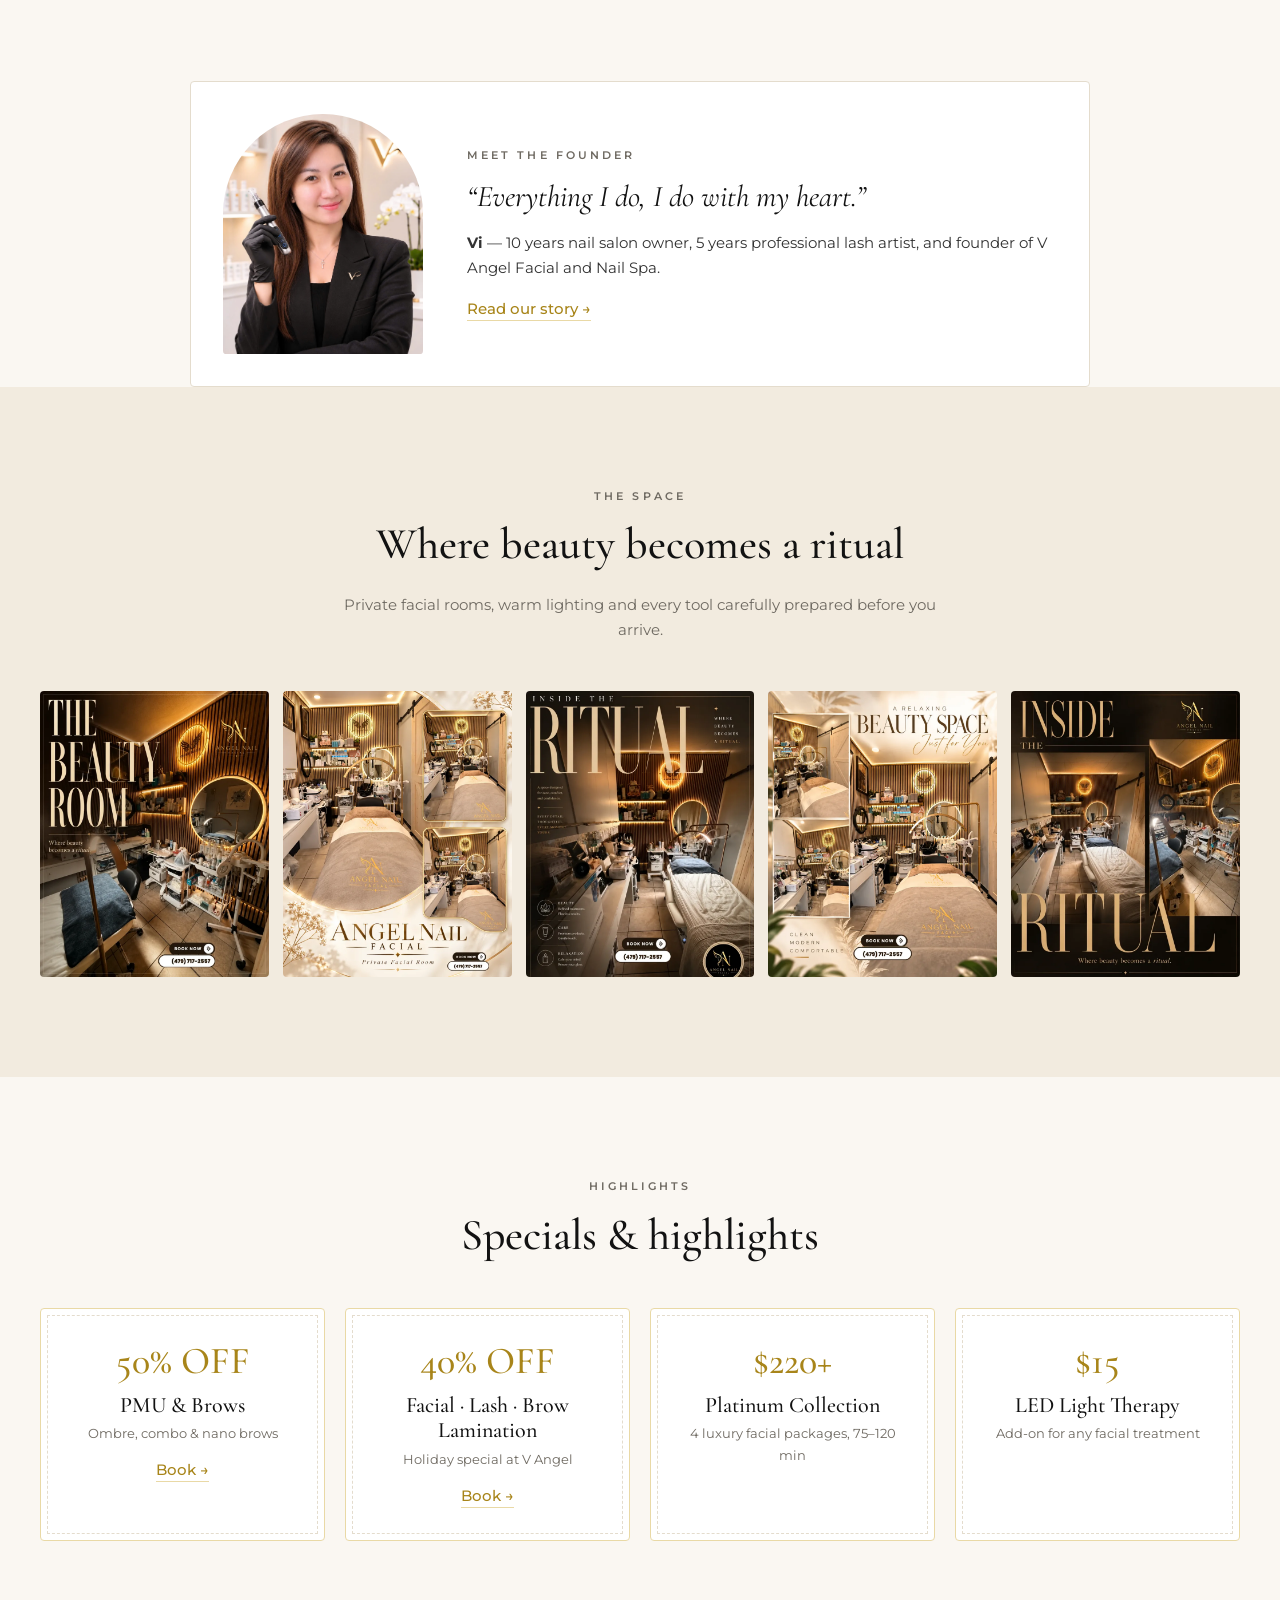
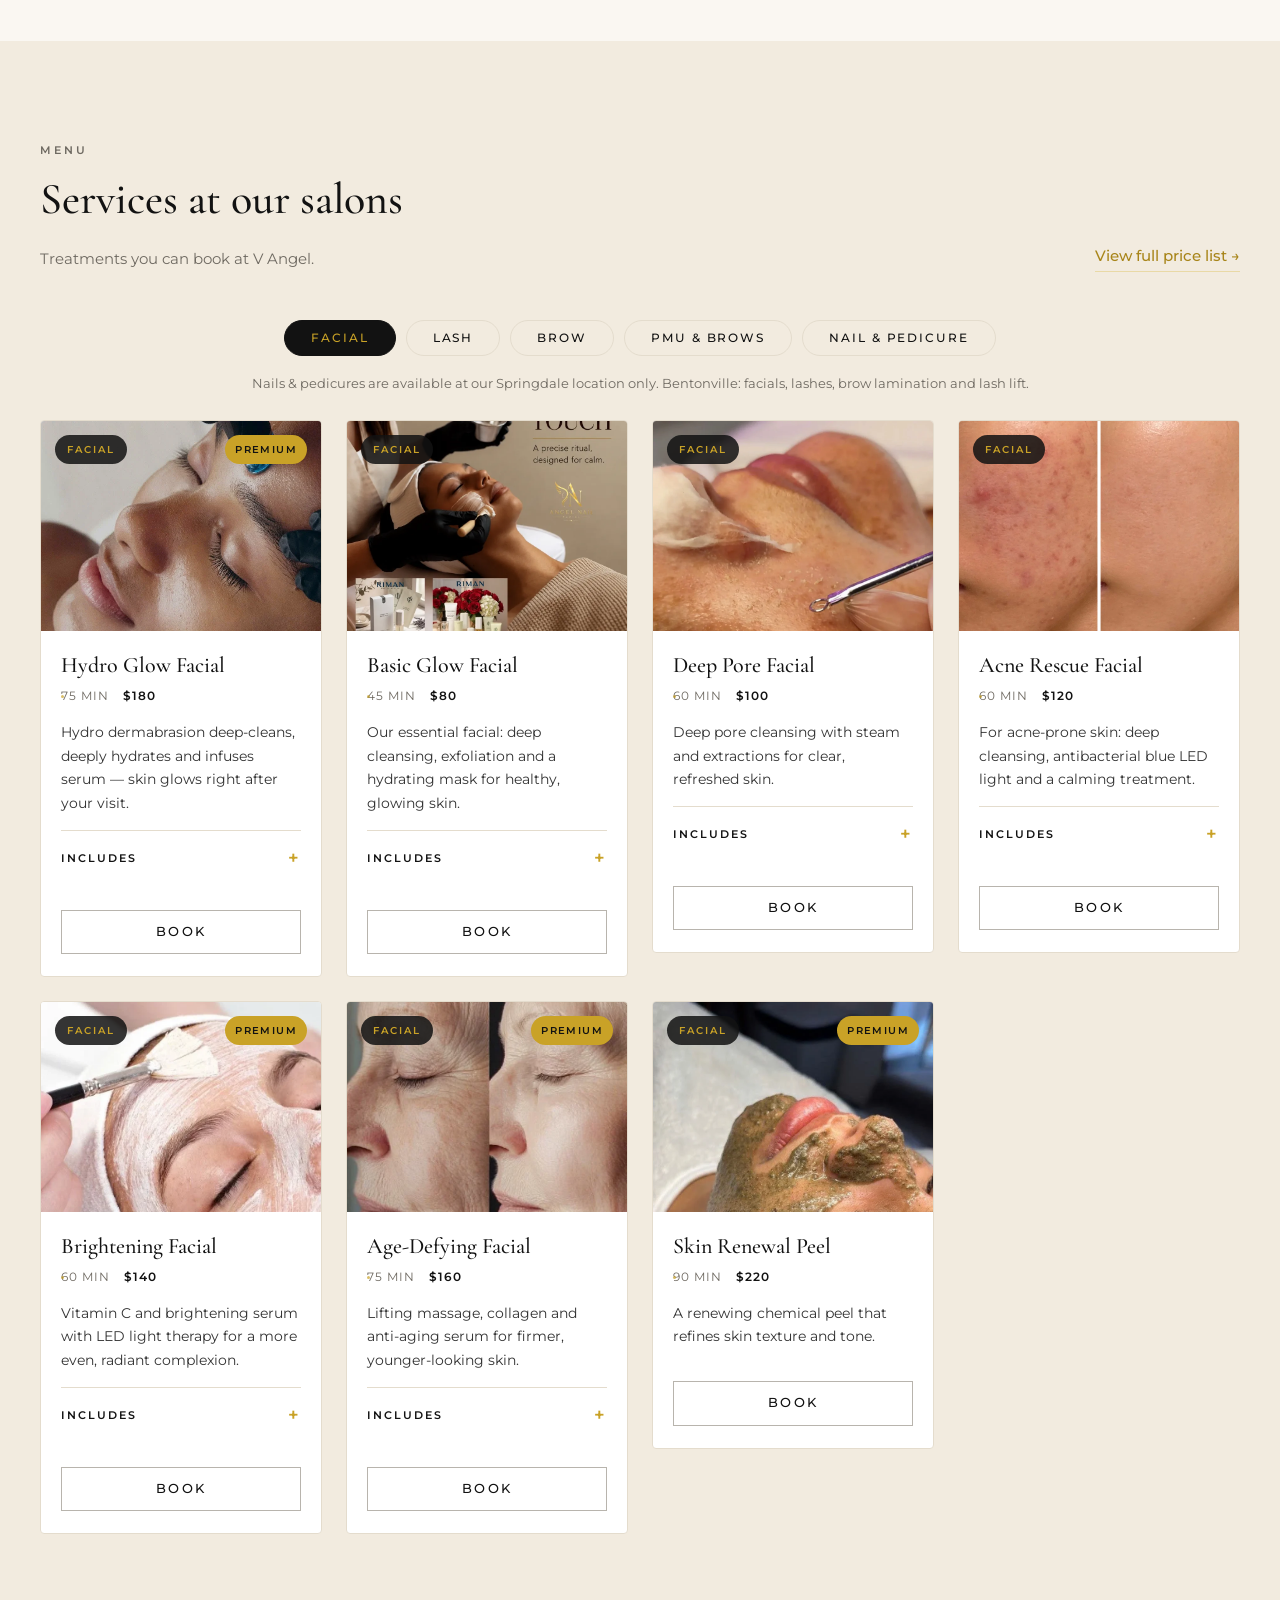
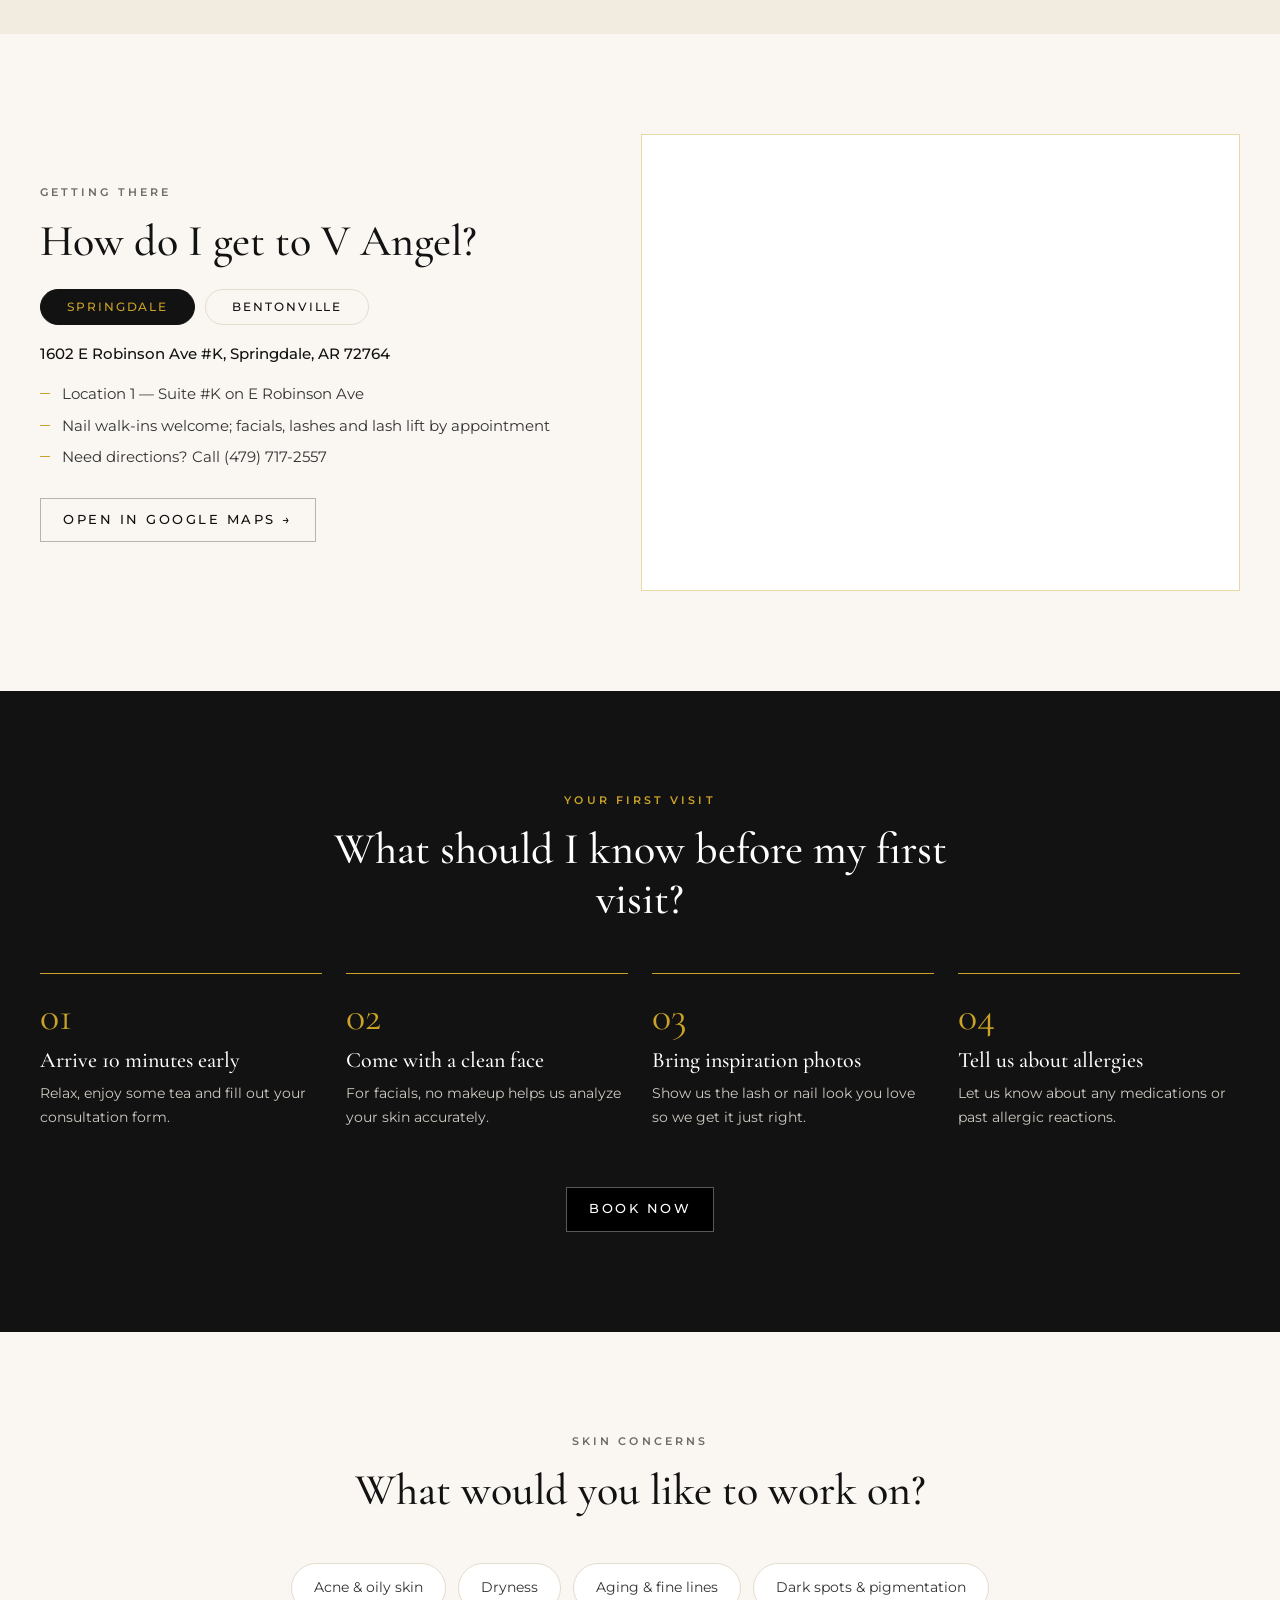
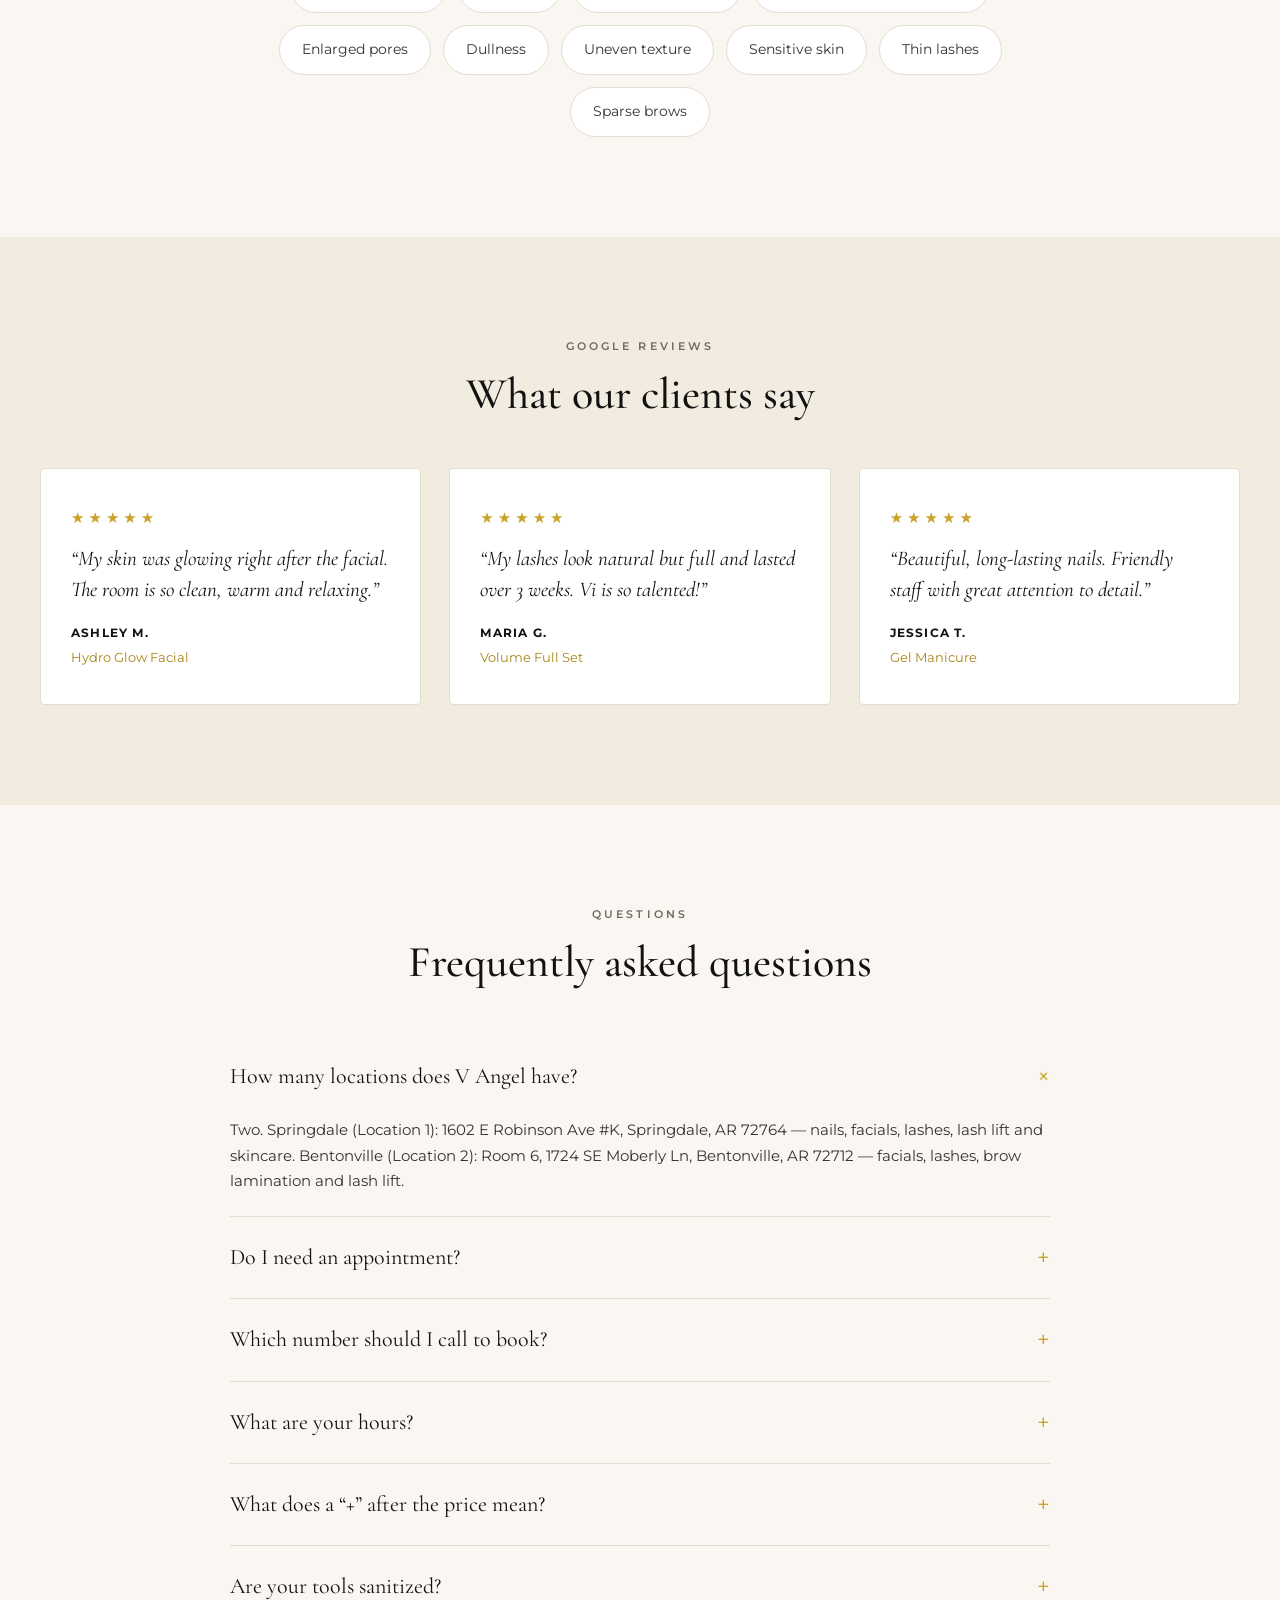
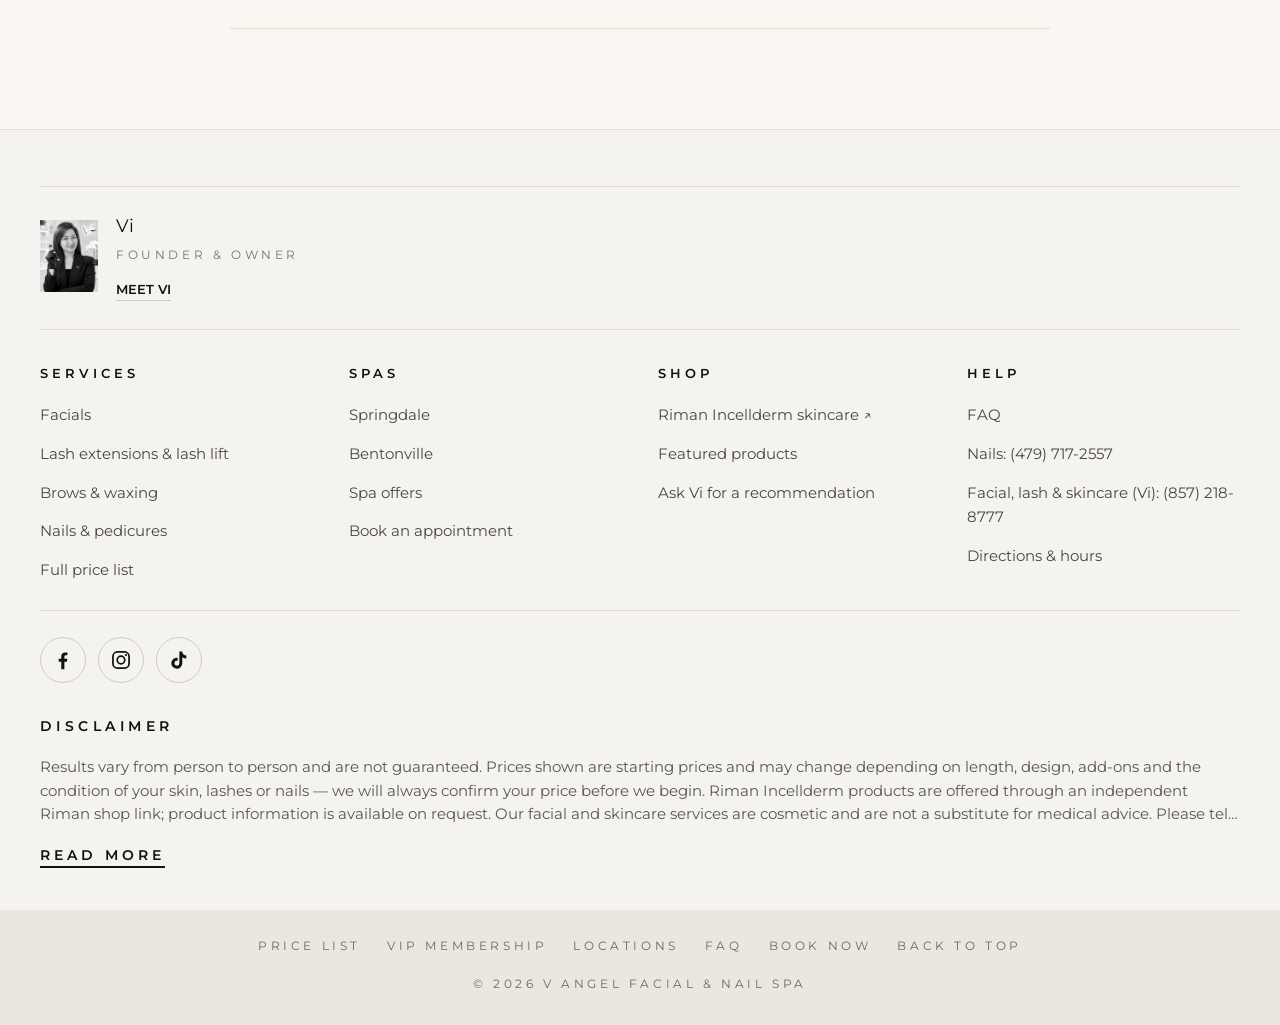
==== commit b3db7f0c: "Booking deposit policy step, deposit modal, 50%/40% holiday offers, skin transformation result Co-Au" ====
--- a/locations/index.html
+++ b/locations/index.html
@@ -10,7 +10,8 @@
   <link rel="preconnect" href="https://fonts.googleapis.com" />
   <link rel="preconnect" href="https://fonts.gstatic.com" crossorigin />
   <link href="https://fonts.googleapis.com/css2?family=Cormorant+Garamond:ital,wght@0,400;0,500;0,600;1,400&family=Montserrat:wght@300;400;500;600&display=swap" rel="stylesheet" />
-  <link rel="stylesheet" href="style.css?v=20261121f" />
+  <link rel="stylesheet" href="style.css?v=20261122a" />
+  <link rel="stylesheet" href="deposit.css?v=20261123a" />
 </head>
 <body data-page="salon">
   <div id="site-header"></div>
@@ -183,9 +184,9 @@
 
   <div id="site-footer"></div>
 
-  <script src="data.js?v=20261121f"></script>
-  <script src="i18n-vi.js?v=20261121e"></script>
-  <script src="common.js?v=20261121e"></script>
+  <script src="data.js?v=20261123a"></script>
+  <script src="i18n-vi.js?v=20261123a"></script>
+  <script src="common.js?v=20261123a"></script>
   <script>
     $("#salonArea").textContent = SALON.area;
     $("#branchList").innerHTML = LOCATIONS.map(l => `<div id="${l.id}" class="loc-anchor">${locationCard(l)}</div>`).join("");
@@ -193,7 +194,7 @@
 
     $("#offerList").innerHTML = OFFERS.map((o, i) => `
       <div class="offer reveal is-in"><strong>${o.big}</strong><h3>${o.title}</h3><p>${o.sub}</p>
-      ${i === 0 ? '<a href="#" class="link-gold" data-book>Book →</a>' : ""}</div>`).join("");
+      ${o.book !== undefined ? `<a href="#" class="link-gold" data-book="${o.book}">Book →</a>` : ""}</div>`).join("");
 
     const sf = $("#salonFilter");
     function showCat(c) {
